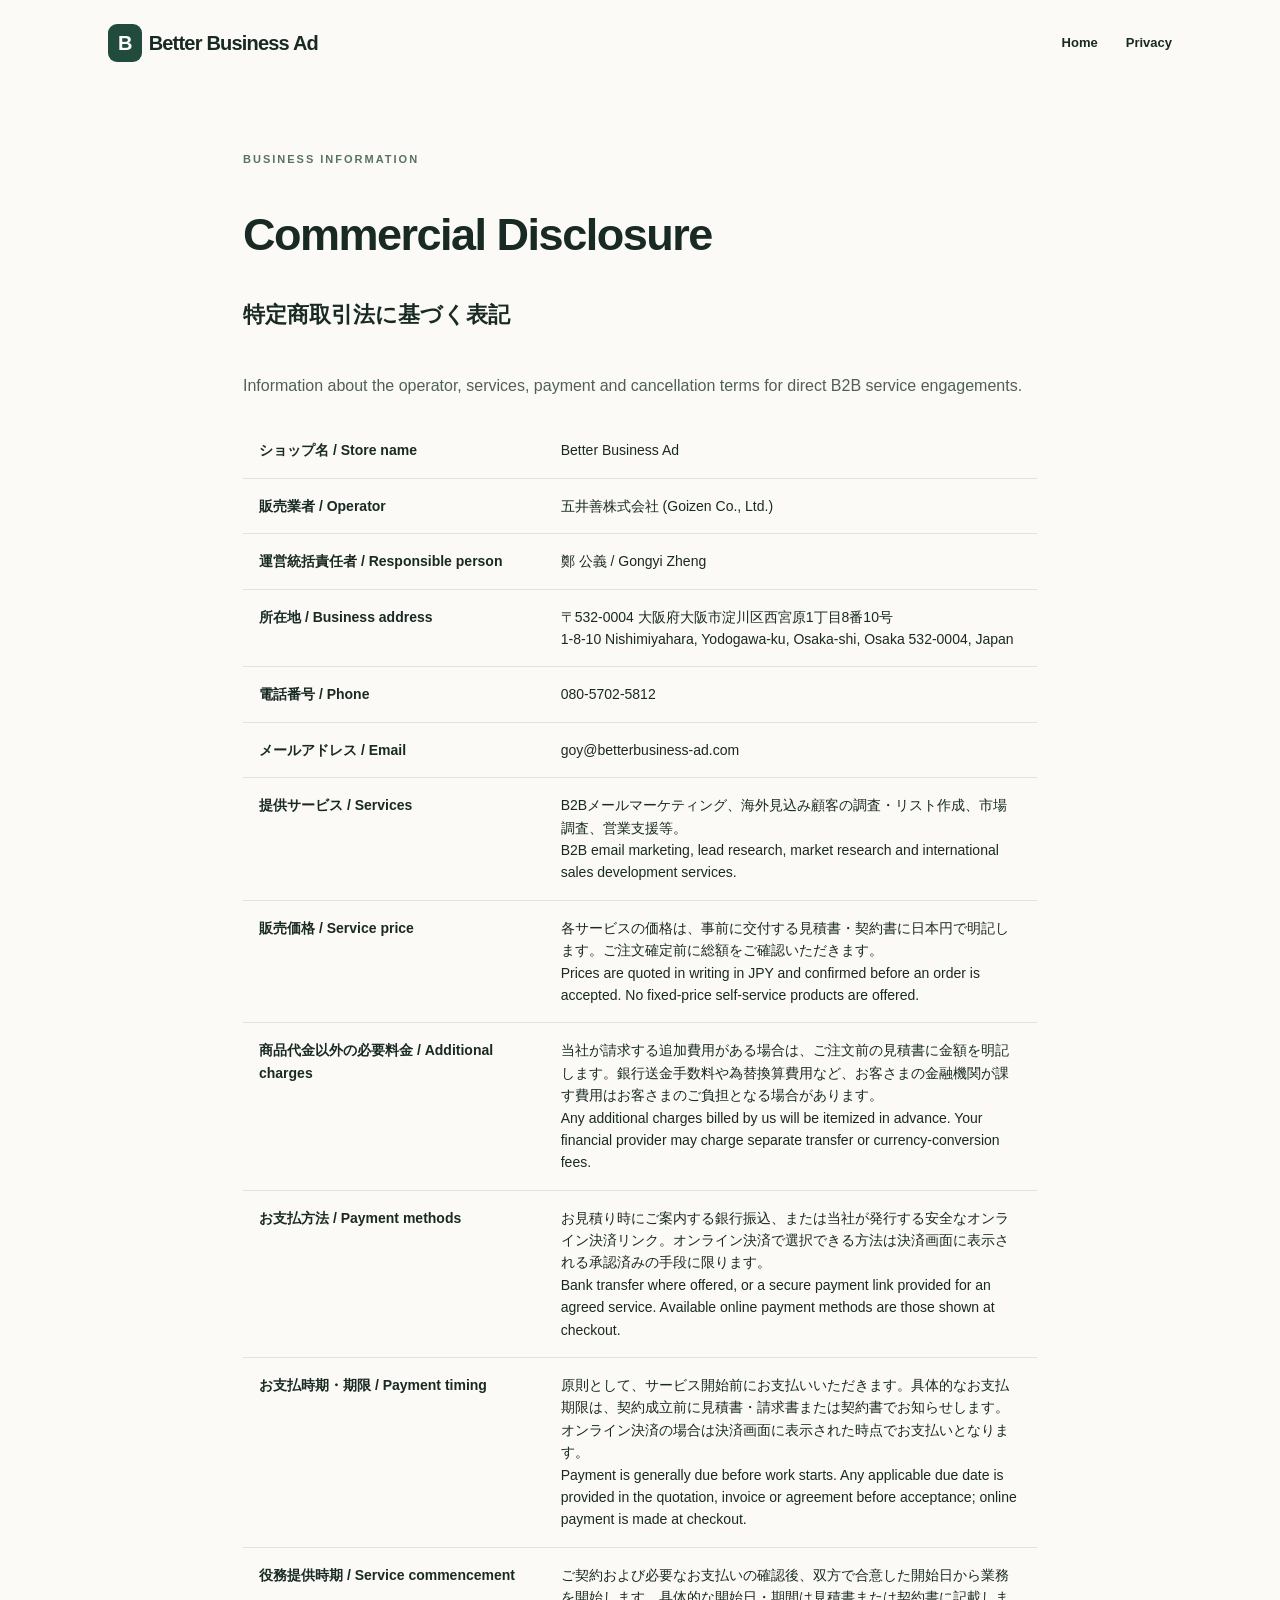
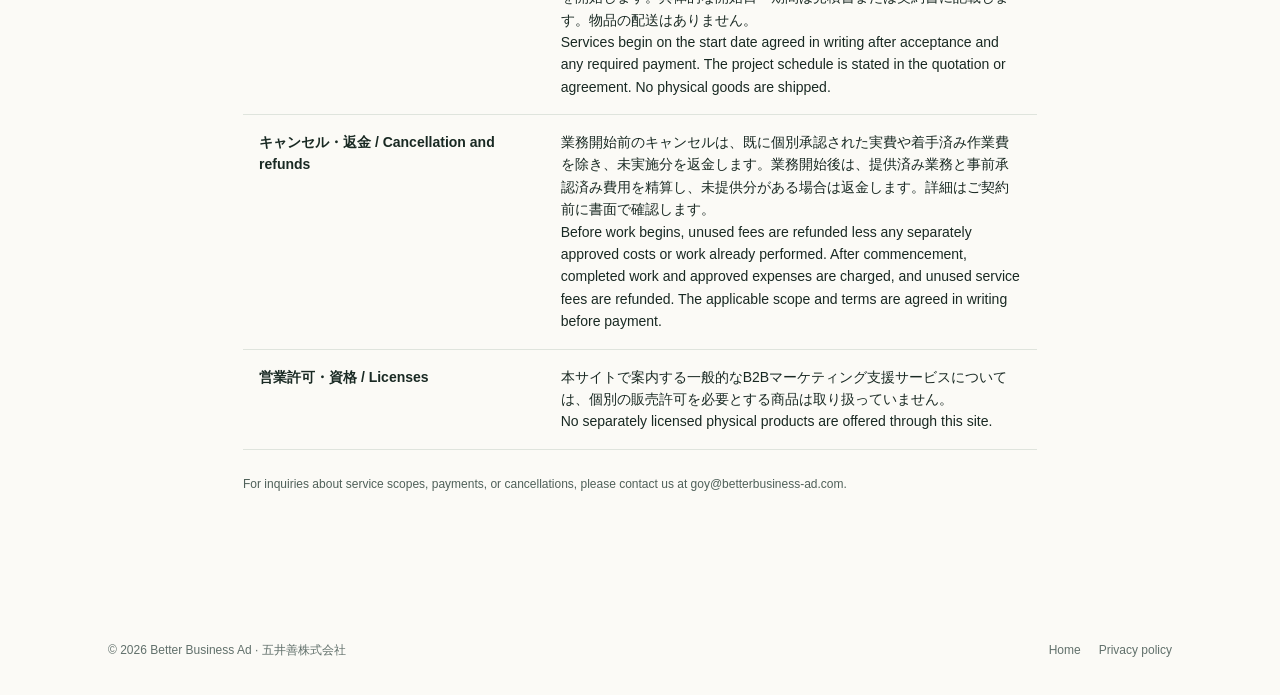
==== legal.html @ 76db0f0b "Update legal.html" ====
<!doctype html>
<html lang="en"><head><meta charset="utf-8"><meta name="viewport" content="width=device-width,initial-scale=1"><title>Specified Commercial Transactions Disclosure | Better Business Ad</title><link rel="stylesheet" href="style.css"><meta name="description" content="Business and commercial transaction disclosures for Better Business Ad, operated by Goizen Co., Ltd."></head>
<body><header class="wrap"><nav class="nav"><a class="logo" href="index.html"><span>B</span>Better Business Ad</a><div class="navlinks"><a href="index.html">Home</a><a href="privacy.html">Privacy</a></div></nav></header>
<main class="wrap legal"><div class="eyebrow">Business information</div><h1>Commercial Disclosure<br><small style="font-size:.48em;letter-spacing:0">特定商取引法に基づく表記</small></h1>
<p>Information about the operator, services, payment and cancellation terms for direct B2B service engagements.</p>
<table><tr><td>ショップ名 / Store name</td><td>Better Business Ad</td></tr>
<tr><td>販売業者 / Operator</td><td>五井善株式会社 (Goizen Co., Ltd.)</td></tr>
<tr><td>運営統括責任者 / Responsible person</td><td>鄭 公義 / Gongyi Zheng</td></tr>
<tr><td>所在地 / Business address</td><td>〒532-0004 大阪府大阪市淀川区西宮原1丁目8番10号<br>1-8-10 Nishimiyahara, Yodogawa-ku, Osaka-shi, Osaka 532-0004, Japan</td></tr>
<tr><td>電話番号 / Phone</td><td><a href="tel:+818057025812">080-5702-5812</a></td></tr>
<tr><td>メールアドレス / Email</td><td><a href="mailto:goy@betterbusiness-ad.com">goy@betterbusiness-ad.com</a></td></tr>
<tr><td>提供サービス / Services</td><td>B2Bメールマーケティング、海外見込み顧客の調査・リスト作成、市場調査、営業支援等。<br>B2B email marketing, lead research, market research and international sales development services.</td></tr>
<tr><td>販売価格 / Service price</td><td>各サービスの価格は、事前に交付する見積書・契約書に日本円で明記します。ご注文確定前に総額をご確認いただきます。<br>Prices are quoted in writing in JPY and confirmed before an order is accepted. No fixed-price self-service products are offered.</td></tr>
<tr><td>商品代金以外の必要料金 / Additional charges</td><td>当社が請求する追加費用がある場合は、ご注文前の見積書に金額を明記します。銀行送金手数料や為替換算費用など、お客さまの金融機関が課す費用はお客さまのご負担となる場合があります。<br>Any additional charges billed by us will be itemized in advance. Your financial provider may charge separate transfer or currency-conversion fees.</td></tr>
<tr><td>お支払方法 / Payment methods</td><td>お見積り時にご案内する銀行振込、または当社が発行する安全なオンライン決済リンク。オンライン決済で選択できる方法は決済画面に表示される承認済みの手段に限ります。<br>Bank transfer where offered, or a secure payment link provided for an agreed service. Available online payment methods are those shown at checkout.</td></tr>
<tr><td>お支払時期・期限 / Payment timing</td><td>原則として、サービス開始前にお支払いいただきます。具体的なお支払期限は、契約成立前に見積書・請求書または契約書でお知らせします。オンライン決済の場合は決済画面に表示された時点でお支払いとなります。<br>Payment is generally due before work starts. Any applicable due date is provided in the quotation, invoice or agreement before acceptance; online payment is made at checkout.</td></tr>
<tr><td>役務提供時期 / Service commencement</td><td>ご契約および必要なお支払いの確認後、双方で合意した開始日から業務を開始します。具体的な開始日・期間は見積書または契約書に記載します。物品の配送はありません。<br>Services begin on the start date agreed in writing after acceptance and any required payment. The project schedule is stated in the quotation or agreement. No physical goods are shipped.</td></tr>
<tr><td>キャンセル・返金 / Cancellation and refunds</td><td>業務開始前のキャンセルは、既に個別承認された実費や着手済み作業費を除き、未実施分を返金します。業務開始後は、提供済み業務と事前承認済み費用を精算し、未提供分がある場合は返金します。詳細はご契約前に書面で確認します。<br>Before work begins, unused fees are refunded less any separately approved costs or work already performed. After commencement, completed work and approved expenses are charged, and unused service fees are refunded. The applicable scope and terms are agreed in writing before payment.</td></tr>
<tr><td>営業許可・資格 / Licenses</td><td>本サイトで案内する一般的なB2Bマーケティング支援サービスについては、個別の販売許可を必要とする商品は取り扱っていません。<br>No separately licensed physical products are offered through this site.</td></tr></table>
<p class="small">For inquiries about service scopes, payments, or cancellations, please contact us at <a href="mailto:goy@betterbusiness-ad.com">goy@betterbusiness-ad.com</a>.</p>
</main><footer><div class="wrap footline"><div>© 2026 Better Business Ad · 五井善株式会社</div><div class="footlinks"><a href="index.html">Home</a><a href="privacy.html">Privacy policy</a></div></div></footer></body></html>
---- style.css ----
:root{--ink:#192923;--muted:#61706b;--bg:#fbfaf6;--cream:#f1efe8;--lime:#d9f58d;--green:#214c3d;--line:#dfe4dd}*{box-sizing:border-box}html{scroll-behavior:smooth}body{margin:0;background:var(--bg);font-family:Inter,Arial,'Helvetica Neue',sans-serif;color:var(--ink);line-height:1.6}a{color:inherit;text-decoration:none}.wrap{max-width:1120px;margin:auto;padding:0 28px}.nav{display:flex;justify-content:space-between;align-items:center;padding:24px 0;gap:20px}.logo{font-size:20px;font-weight:850;letter-spacing:-.8px;line-height:1}.logo span{display:inline-block;background:var(--green);color:white;border-radius:9px;padding:9px 10px;margin-right:7px}.navlinks{display:flex;gap:28px;font-size:13px;font-weight:650;align-items:center}.button{display:inline-block;background:var(--green);color:white;padding:14px 22px;border-radius:12px;font-size:14px;font-weight:700}.button:hover{background:#143629}.button.light{background:var(--lime);color:var(--ink)}.eyebrow{text-transform:uppercase;letter-spacing:2px;color:#58735f;font-size:11px;font-weight:800}.hero{padding:74px 0 85px;display:grid;grid-template-columns:1.15fr .85fr;gap:50px;align-items:center}.hero h1{font-size:clamp(45px,5.4vw,75px);line-height:1.05;letter-spacing:-3.6px;margin:17px 0 25px}.hero p{font-size:17px;color:var(--muted);max-width:610px}.hero-actions{display:flex;align-items:center;gap:22px;margin-top:32px}.small{font-size:12px;color:var(--muted)}.art{position:relative;min-height:385px;border-radius:28px;background:var(--green);padding:31px;color:#fff;overflow:hidden;display:flex;flex-direction:column;justify-content:space-between}.art:after{content:'';height:310px;width:310px;position:absolute;right:-100px;top:80px;border:53px solid var(--lime);border-radius:50%;opacity:.95}.art h2{font-size:36px;letter-spacing:-1.7px;line-height:1.13;max-width:260px;z-index:1;margin:0}.art p{z-index:1;align-self:flex-start;background:#ffffff21;padding:12px 16px;border-radius:10px;color:#fff;font-size:14px;margin:0}.ribbon{border-top:1px solid var(--line);border-bottom:1px solid var(--line);padding:19px 0;color:#6c7670;font-size:13px}.ribbon .wrap{display:flex;gap:45px;flex-wrap:wrap;justify-content:space-between}.section{padding:90px 0}.section.tint{background:var(--cream)}.section-head{max-width:700px;margin-bottom:36px}.section h2{font-size:clamp(32px,3.7vw,48px);line-height:1.12;letter-spacing:-1.8px;margin:14px 0}.section-lead{color:var(--muted);font-size:16px}.cards{display:grid;grid-template-columns:repeat(3,1fr);gap:16px}.service{background:white;border:1px solid var(--line);padding:30px;border-radius:17px;min-height:240px}.service .num{font-size:12px;color:#7c9286;font-weight:700}.service h3{font-size:19px;letter-spacing:-.5px;margin:31px 0 10px}.service p{color:var(--muted);font-size:14px;margin:0}.steps{display:grid;grid-template-columns:repeat(4,1fr);gap:18px}.step{border-top:2px solid var(--green);padding:22px 0}.step b{font-size:15px}.step p{color:var(--muted);font-size:13px}.payment{display:grid;grid-template-columns:1fr 1fr;gap:50px;align-items:center}.panel{background:white;border:1px solid var(--line);border-radius:22px;padding:33px}.panel-title{font-weight:750;font-size:19px}.panel ul{margin:20px 0;padding-left:19px;color:var(--muted);font-size:14px}.pillrow{display:flex;gap:8px;flex-wrap:wrap;margin-top:22px}.pill{border:1px solid #d9e1d8;border-radius:99px;padding:7px 11px;font-size:12px;background:white}.contact{background:var(--green);color:white;border-radius:26px;padding:52px;display:flex;justify-content:space-between;gap:35px;align-items:center}.contact h2{font-size:40px;letter-spacing:-1.8px;margin:12px 0}.contact p{color:#d6e5dc;max-width:550px}.contact .button{white-space:nowrap}footer{padding:35px 0;font-size:12px;color:var(--muted)}.footline{display:flex;justify-content:space-between;flex-wrap:wrap;gap:20px}.footlinks{display:flex;gap:18px;flex-wrap:wrap}.legal{max-width:850px;padding-top:65px;padding-bottom:100px}.legal h1{font-size:45px;letter-spacing:-1.5px}.legal h2{font-size:22px;margin-top:32px}.legal p,.legal li{color:#4f6059}.legal table{border-collapse:collapse;width:100%;font-size:14px;margin:25px 0}.legal td{padding:16px;border-bottom:1px solid var(--line);vertical-align:top}.legal td:first-child{width:38%;font-weight:700}.notice{background:#edf3e9;padding:16px;border-radius:10px;font-size:13px} @media(max-width:760px){.wrap{padding:0 19px}.hero{grid-template-columns:1fr;padding:40px 0 60px;gap:25px}.hero h1{letter-spacing:-2px}.art{min-height:320px}.cards{grid-template-columns:1fr}.steps{grid-template-columns:1fr 1fr}.payment{grid-template-columns:1fr;gap:25px}.navlinks a:not(.button){display:none}.section{padding:63px 0}.contact{display:block;padding:30px}.contact h2{font-size:31px}.contact .button{margin-top:12px}.legal h1{font-size:35px}}
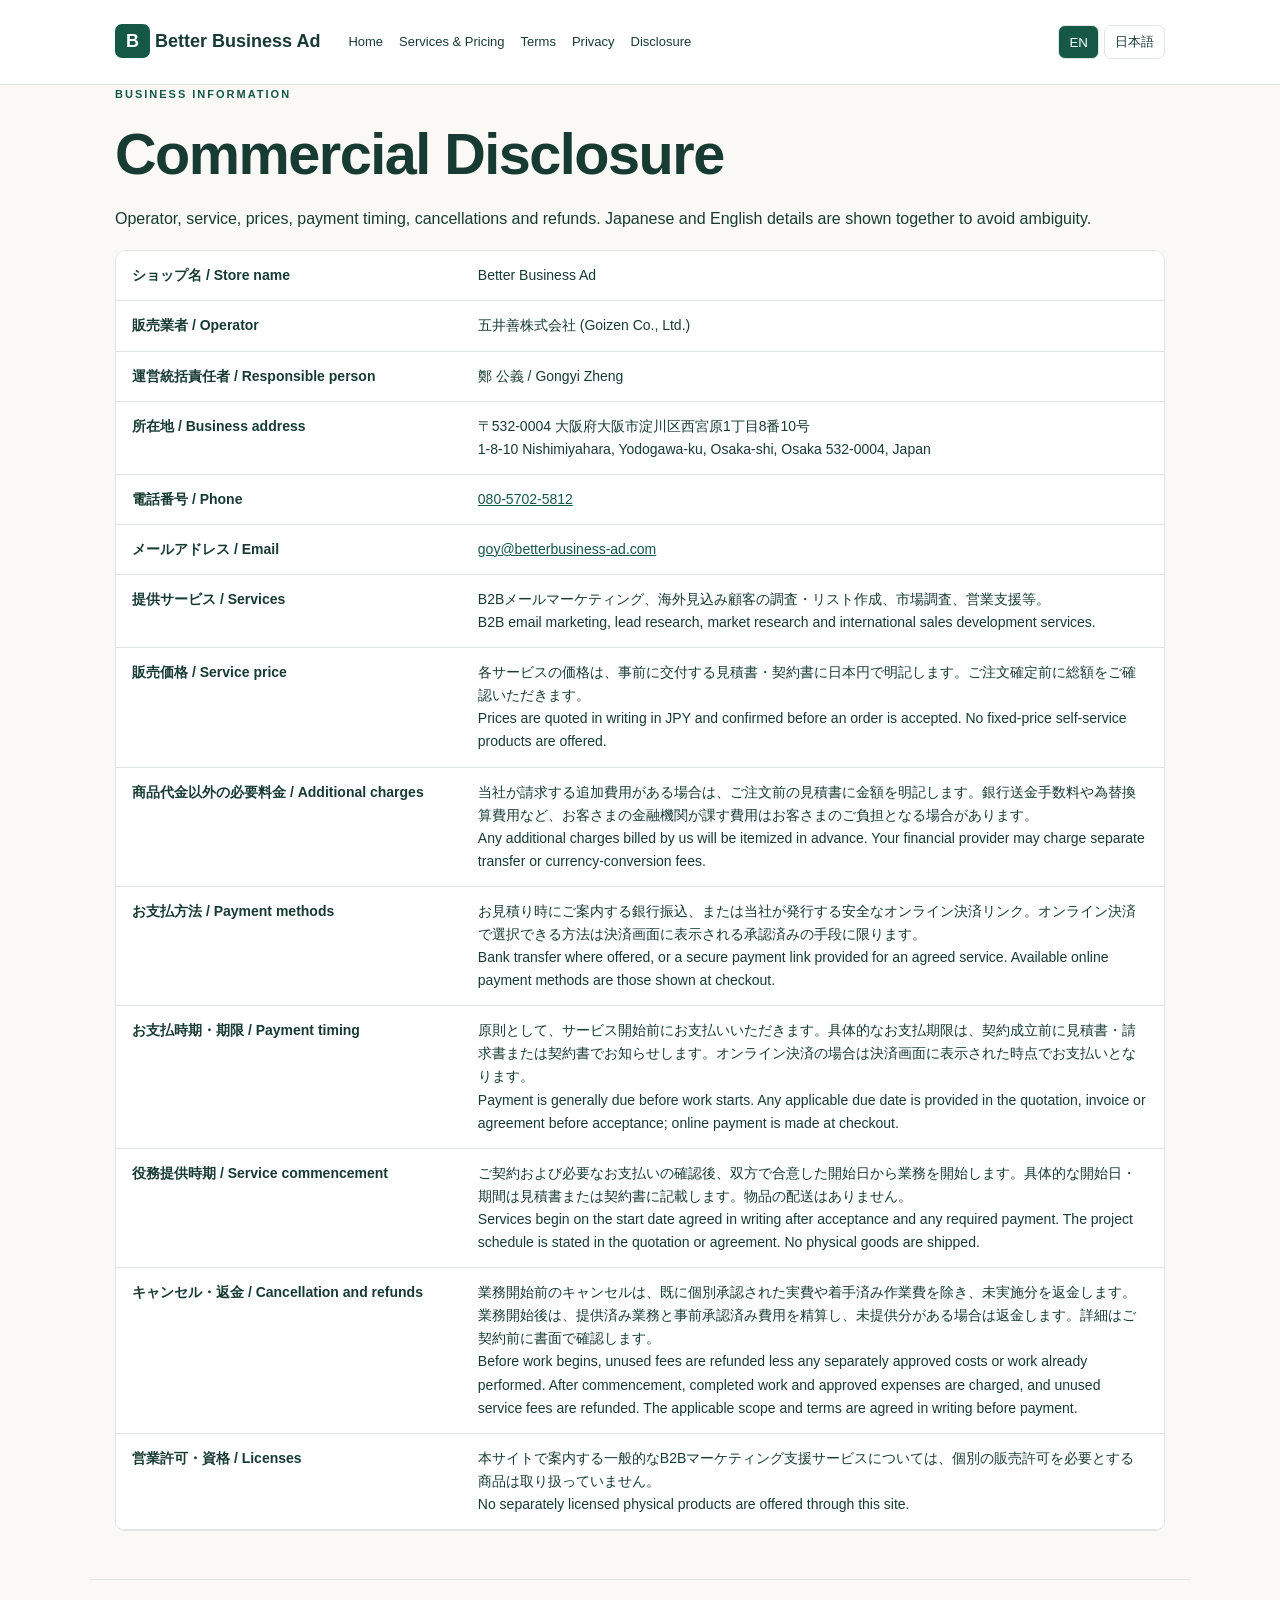
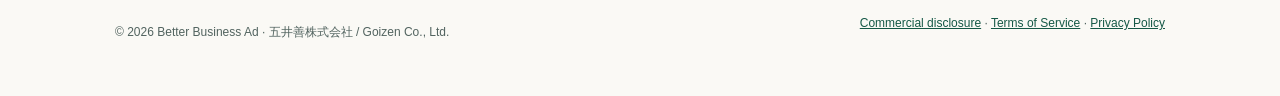
==== commit 0f2e91fe: "Update bilingual website and KOMOJU payment information" ====
--- a/legal.html
+++ b/legal.html
@@ -1,9 +1,4 @@
-<!doctype html>
-<html lang="en"><head><meta charset="utf-8"><meta name="viewport" content="width=device-width,initial-scale=1"><title>Specified Commercial Transactions Disclosure | Better Business Ad</title><link rel="stylesheet" href="style.css"><meta name="description" content="Business and commercial transaction disclosures for Better Business Ad, operated by Goizen Co., Ltd."></head>
-<body><header class="wrap"><nav class="nav"><a class="logo" href="index.html"><span>B</span>Better Business Ad</a><div class="navlinks"><a href="index.html">Home</a><a href="privacy.html">Privacy</a></div></nav></header>
-<main class="wrap legal"><div class="eyebrow">Business information</div><h1>Commercial Disclosure<br><small style="font-size:.48em;letter-spacing:0">特定商取引法に基づく表記</small></h1>
-<p>Information about the operator, services, payment and cancellation terms for direct B2B service engagements.</p>
-<table><tr><td>ショップ名 / Store name</td><td>Better Business Ad</td></tr>
+<!doctype html><html lang="en" class="lang-en"><head><meta charset="utf-8"><meta name="viewport" content="width=device-width,initial-scale=1"><title>Commercial Disclosure / 特商法表記 | Better Business Ad</title><meta name="description" content="Better Business Ad: B2B marketing services, audience research and monthly outreach pricing."><link rel="stylesheet" href="style.css"></head><body><header class="head"><div class="wrap navb"><a class="brand" href="index.html"><b>B</b> Better Business Ad</a><nav><a href="index.html" data-en="Home" data-ja="ホーム">Home</a><a href="services.html" data-en="Services & Pricing" data-ja="サービス・料金">Services & Pricing</a><a href="terms.html" data-en="Terms" data-ja="利用規約">Terms</a><a href="privacy.html" data-en="Privacy" data-ja="プライバシー">Privacy</a><a href="legal.html" data-en="Disclosure" data-ja="特商法表記">Disclosure</a></nav><div class="langs"><button id="enBtn" type="button">EN</button><button id="jaBtn" type="button">日本語</button></div></div></header><main class="wrap"><div class="eyebrow" data-l="en">BUSINESS INFORMATION</div><div class="eyebrow" data-l="ja">事業者情報</div><h1 class="" data-l="en">Commercial Disclosure</h1><h1 class="" data-l="ja">特定商取引法に基づく表記</h1><p class="" data-l="en">Operator, service, prices, payment timing, cancellations and refunds. Japanese and English details are shown together to avoid ambiguity.</p><p class="" data-l="ja">事業者・サービス・価格・支払時期・キャンセルと返金。重要な法定表記は誤解を避けるため日英併記しています。</p><div class="tablewrap legal-table"><table><tr><td>ショップ名 / Store name</td><td>Better Business Ad</td></tr>
 <tr><td>販売業者 / Operator</td><td>五井善株式会社 (Goizen Co., Ltd.)</td></tr>
 <tr><td>運営統括責任者 / Responsible person</td><td>鄭 公義 / Gongyi Zheng</td></tr>
 <tr><td>所在地 / Business address</td><td>〒532-0004 大阪府大阪市淀川区西宮原1丁目8番10号<br>1-8-10 Nishimiyahara, Yodogawa-ku, Osaka-shi, Osaka 532-0004, Japan</td></tr>
@@ -16,6 +11,4 @@
 <tr><td>お支払時期・期限 / Payment timing</td><td>原則として、サービス開始前にお支払いいただきます。具体的なお支払期限は、契約成立前に見積書・請求書または契約書でお知らせします。オンライン決済の場合は決済画面に表示された時点でお支払いとなります。<br>Payment is generally due before work starts. Any applicable due date is provided in the quotation, invoice or agreement before acceptance; online payment is made at checkout.</td></tr>
 <tr><td>役務提供時期 / Service commencement</td><td>ご契約および必要なお支払いの確認後、双方で合意した開始日から業務を開始します。具体的な開始日・期間は見積書または契約書に記載します。物品の配送はありません。<br>Services begin on the start date agreed in writing after acceptance and any required payment. The project schedule is stated in the quotation or agreement. No physical goods are shipped.</td></tr>
 <tr><td>キャンセル・返金 / Cancellation and refunds</td><td>業務開始前のキャンセルは、既に個別承認された実費や着手済み作業費を除き、未実施分を返金します。業務開始後は、提供済み業務と事前承認済み費用を精算し、未提供分がある場合は返金します。詳細はご契約前に書面で確認します。<br>Before work begins, unused fees are refunded less any separately approved costs or work already performed. After commencement, completed work and approved expenses are charged, and unused service fees are refunded. The applicable scope and terms are agreed in writing before payment.</td></tr>
-<tr><td>営業許可・資格 / Licenses</td><td>本サイトで案内する一般的なB2Bマーケティング支援サービスについては、個別の販売許可を必要とする商品は取り扱っていません。<br>No separately licensed physical products are offered through this site.</td></tr></table>
-<p class="small">For inquiries about service scopes, payments, or cancellations, please contact us at <a href="mailto:goy@betterbusiness-ad.com">goy@betterbusiness-ad.com</a>.</p>
-</main><footer><div class="wrap footline"><div>© 2026 Better Business Ad · 五井善株式会社</div><div class="footlinks"><a href="index.html">Home</a><a href="privacy.html">Privacy policy</a></div></div></footer></body></html>
+<tr><td>営業許可・資格 / Licenses</td><td>本サイトで案内する一般的なB2Bマーケティング支援サービスについては、個別の販売許可を必要とする商品は取り扱っていません。<br>No separately licensed physical products are offered through this site.</td></tr></table></div></main><footer class="wrap foot"><p>© 2026 Better Business Ad · 五井善株式会社 / Goizen Co., Ltd.</p><div><a href="legal.html" data-en="Commercial disclosure" data-ja="特定商取引法に基づく表記">Commercial disclosure</a> · <a href="terms.html" data-en="Terms of Service" data-ja="利用規約">Terms of Service</a> · <a href="privacy.html" data-en="Privacy Policy" data-ja="プライバシーポリシー">Privacy Policy</a></div></footer><script src="site.js"></script></body></html>
--- a/style.css
+++ b/style.css
@@ -1 +1,2 @@
-:root{--ink:#192923;--muted:#61706b;--bg:#fbfaf6;--cream:#f1efe8;--lime:#d9f58d;--green:#214c3d;--line:#dfe4dd}*{box-sizing:border-box}html{scroll-behavior:smooth}body{margin:0;background:var(--bg);font-family:Inter,Arial,'Helvetica Neue',sans-serif;color:var(--ink);line-height:1.6}a{color:inherit;text-decoration:none}.wrap{max-width:1120px;margin:auto;padding:0 28px}.nav{display:flex;justify-content:space-between;align-items:center;padding:24px 0;gap:20px}.logo{font-size:20px;font-weight:850;letter-spacing:-.8px;line-height:1}.logo span{display:inline-block;background:var(--green);color:white;border-radius:9px;padding:9px 10px;margin-right:7px}.navlinks{display:flex;gap:28px;font-size:13px;font-weight:650;align-items:center}.button{display:inline-block;background:var(--green);color:white;padding:14px 22px;border-radius:12px;font-size:14px;font-weight:700}.button:hover{background:#143629}.button.light{background:var(--lime);color:var(--ink)}.eyebrow{text-transform:uppercase;letter-spacing:2px;color:#58735f;font-size:11px;font-weight:800}.hero{padding:74px 0 85px;display:grid;grid-template-columns:1.15fr .85fr;gap:50px;align-items:center}.hero h1{font-size:clamp(45px,5.4vw,75px);line-height:1.05;letter-spacing:-3.6px;margin:17px 0 25px}.hero p{font-size:17px;color:var(--muted);max-width:610px}.hero-actions{display:flex;align-items:center;gap:22px;margin-top:32px}.small{font-size:12px;color:var(--muted)}.art{position:relative;min-height:385px;border-radius:28px;background:var(--green);padding:31px;color:#fff;overflow:hidden;display:flex;flex-direction:column;justify-content:space-between}.art:after{content:'';height:310px;width:310px;position:absolute;right:-100px;top:80px;border:53px solid var(--lime);border-radius:50%;opacity:.95}.art h2{font-size:36px;letter-spacing:-1.7px;line-height:1.13;max-width:260px;z-index:1;margin:0}.art p{z-index:1;align-self:flex-start;background:#ffffff21;padding:12px 16px;border-radius:10px;color:#fff;font-size:14px;margin:0}.ribbon{border-top:1px solid var(--line);border-bottom:1px solid var(--line);padding:19px 0;color:#6c7670;font-size:13px}.ribbon .wrap{display:flex;gap:45px;flex-wrap:wrap;justify-content:space-between}.section{padding:90px 0}.section.tint{background:var(--cream)}.section-head{max-width:700px;margin-bottom:36px}.section h2{font-size:clamp(32px,3.7vw,48px);line-height:1.12;letter-spacing:-1.8px;margin:14px 0}.section-lead{color:var(--muted);font-size:16px}.cards{display:grid;grid-template-columns:repeat(3,1fr);gap:16px}.service{background:white;border:1px solid var(--line);padding:30px;border-radius:17px;min-height:240px}.service .num{font-size:12px;color:#7c9286;font-weight:700}.service h3{font-size:19px;letter-spacing:-.5px;margin:31px 0 10px}.service p{color:var(--muted);font-size:14px;margin:0}.steps{display:grid;grid-template-columns:repeat(4,1fr);gap:18px}.step{border-top:2px solid var(--green);padding:22px 0}.step b{font-size:15px}.step p{color:var(--muted);font-size:13px}.payment{display:grid;grid-template-columns:1fr 1fr;gap:50px;align-items:center}.panel{background:white;border:1px solid var(--line);border-radius:22px;padding:33px}.panel-title{font-weight:750;font-size:19px}.panel ul{margin:20px 0;padding-left:19px;color:var(--muted);font-size:14px}.pillrow{display:flex;gap:8px;flex-wrap:wrap;margin-top:22px}.pill{border:1px solid #d9e1d8;border-radius:99px;padding:7px 11px;font-size:12px;background:white}.contact{background:var(--green);color:white;border-radius:26px;padding:52px;display:flex;justify-content:space-between;gap:35px;align-items:center}.contact h2{font-size:40px;letter-spacing:-1.8px;margin:12px 0}.contact p{color:#d6e5dc;max-width:550px}.contact .button{white-space:nowrap}footer{padding:35px 0;font-size:12px;color:var(--muted)}.footline{display:flex;justify-content:space-between;flex-wrap:wrap;gap:20px}.footlinks{display:flex;gap:18px;flex-wrap:wrap}.legal{max-width:850px;padding-top:65px;padding-bottom:100px}.legal h1{font-size:45px;letter-spacing:-1.5px}.legal h2{font-size:22px;margin-top:32px}.legal p,.legal li{color:#4f6059}.legal table{border-collapse:collapse;width:100%;font-size:14px;margin:25px 0}.legal td{padding:16px;border-bottom:1px solid var(--line);vertical-align:top}.legal td:first-child{width:38%;font-weight:700}.notice{background:#edf3e9;padding:16px;border-radius:10px;font-size:13px} @media(max-width:760px){.wrap{padding:0 19px}.hero{grid-template-columns:1fr;padding:40px 0 60px;gap:25px}.hero h1{letter-spacing:-2px}.art{min-height:320px}.cards{grid-template-columns:1fr}.steps{grid-template-columns:1fr 1fr}.payment{grid-template-columns:1fr;gap:25px}.navlinks a:not(.button){display:none}.section{padding:63px 0}.contact{display:block;padding:30px}.contact h2{font-size:31px}.contact .button{margin-top:12px}.legal h1{font-size:35px}} 
+
+:root{--ink:#173b32;--muted:#51635f;--bg:#faf9f5;--line:#dfe6df;--green:#155846}*{box-sizing:border-box}body{margin:0;background:var(--bg);color:var(--ink);font-family:Inter,Arial,"Hiragino Kaku Gothic ProN","Noto Sans JP",sans-serif;line-height:1.65}a{color:var(--green)}.wrap{max-width:1100px;margin:auto;padding-left:25px;padding-right:25px}.head{background:#fff;border-bottom:1px solid var(--line)}.navb{display:flex;align-items:center;gap:28px;min-height:84px;flex-wrap:wrap;padding-top:12px;padding-bottom:12px}.brand{font-size:18px;font-weight:800;text-decoration:none;color:var(--ink);white-space:nowrap}.brand b{background:var(--green);color:white;border-radius:7px;padding:7px 11px}.navb nav{display:flex;gap:16px;flex:1;flex-wrap:wrap}.navb nav a{font-size:13px;text-decoration:none;color:var(--ink)}.langs{display:flex;gap:5px}.langs button{cursor:pointer;border:1px solid var(--line);background:white;border-radius:7px;padding:7px 10px;color:var(--ink)}.langs button.on{background:var(--green);color:white}.hero{padding:72px 0 38px;max-width:900px}.eyebrow{text-transform:uppercase;letter-spacing:2px;font-size:11px;font-weight:700;color:var(--green)}h1{font-size:clamp(33px,4.5vw,58px);line-height:1.16;letter-spacing:-1.5px;margin:18px 0}h2{font-size:28px;line-height:1.3;margin:36px 0 15px}h3{font-size:19px;margin:0 0 10px}p{margin:9px 0 18px}.lead{font-size:18px;color:var(--muted);max-width:850px}.muted,.fine{color:var(--muted)}.fine{font-size:12px}.section{padding:18px 0 42px}.cards{display:grid;grid-template-columns:repeat(4,1fr);gap:14px}.card{background:white;border:1px solid var(--line);border-radius:13px;padding:23px;min-width:0}.card .rate{font-size:32px;font-weight:800;line-height:1.2}.card .target{font-size:23px;font-weight:800;margin:14px 0 0}.tag{font-size:11px;color:var(--green);font-weight:700;letter-spacing:1px}.grid2{display:grid;grid-template-columns:repeat(2,1fr);gap:14px}.note{background:#eef4ee;padding:20px;border-left:4px solid var(--green);border-radius:5px}.btn{display:inline-block;background:var(--green);color:#fff;text-decoration:none;padding:12px 19px;border-radius:7px;font-weight:700}table{border-collapse:collapse;width:100%;background:#fff;font-size:14px}th,td{text-align:left;padding:13px 16px;border-bottom:1px solid var(--line);vertical-align:top}th{background:#eaf1ec}.tablewrap{overflow-x:auto;border:1px solid var(--line);border-radius:10px}.foot{font-size:12px;color:var(--muted);display:flex;flex-wrap:wrap;gap:12px;justify-content:space-between;padding-top:34px;padding-bottom:35px;margin-top:48px;border-top:1px solid var(--line)}.legal-table td:first-child{width:33%;font-weight:700}.prose{max-width:880px}.prose section{padding:12px 0 18px;border-bottom:1px solid var(--line)}.lang-ja [data-l="en"],.lang-en [data-l="ja"]{display:none!important}@media(max-width:900px){.cards{grid-template-columns:repeat(2,1fr)}}@media(max-width:600px){.cards,.grid2{grid-template-columns:1fr}.navb nav{order:3;flex-basis:100%}.hero{padding:36px 0 20px}td,th{padding:10px;font-size:12px}}
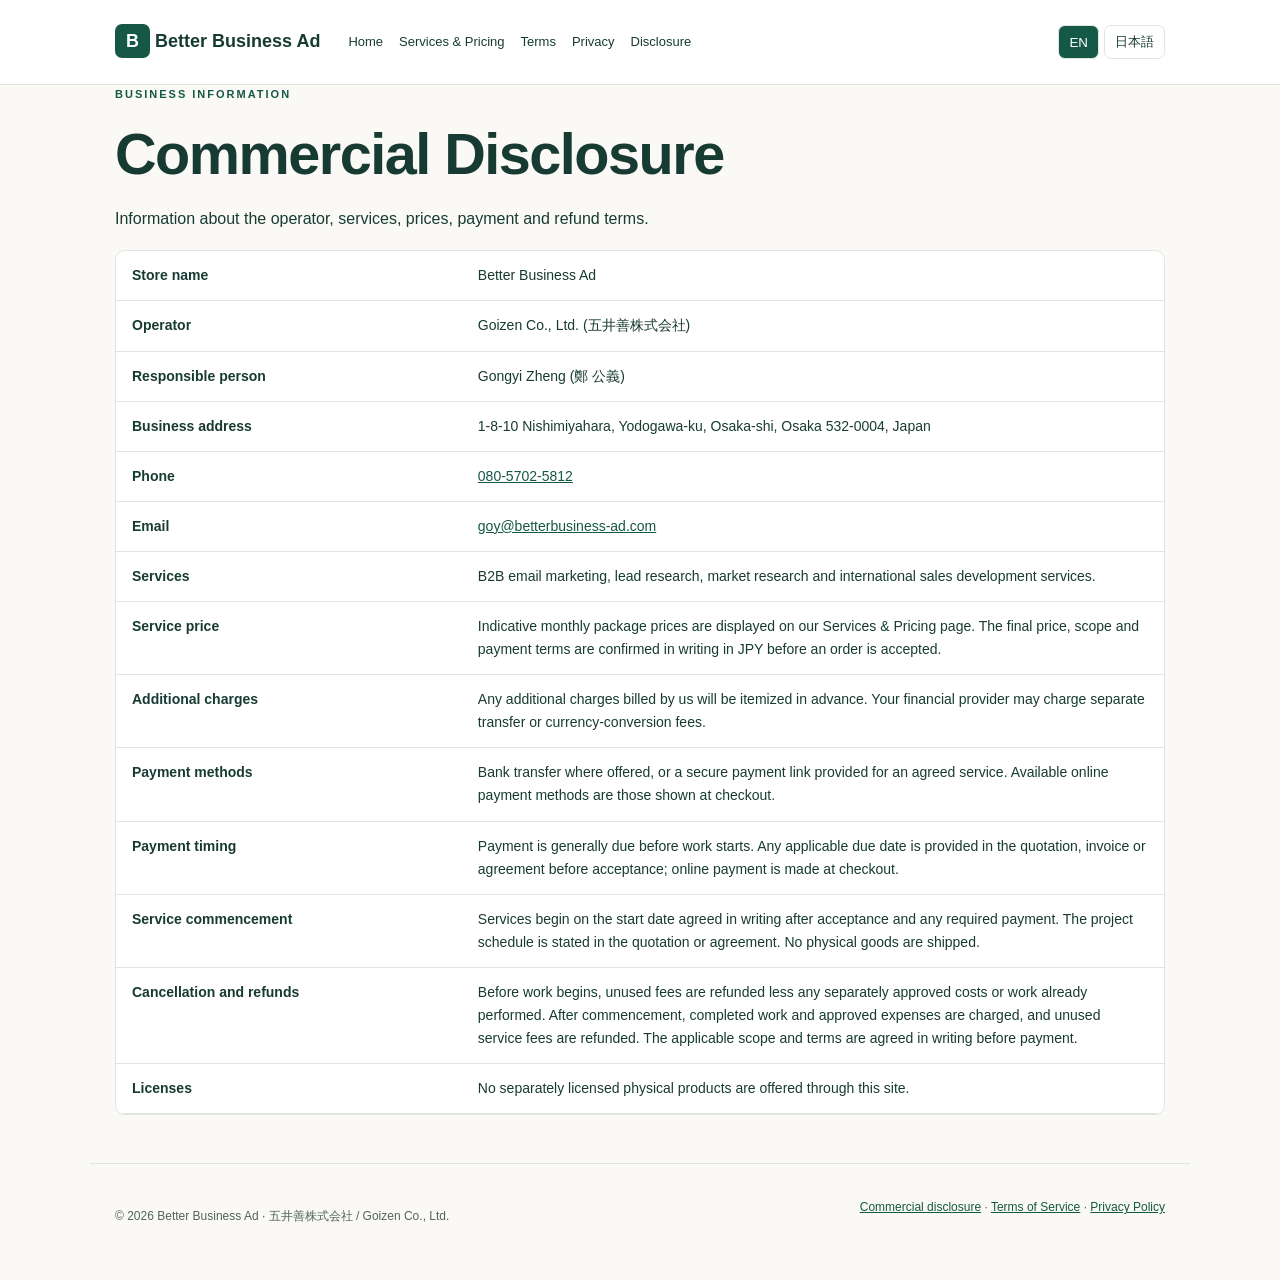
==== commit 15827d20: "Fix language switching on legal pages" ====
--- a/legal.html
+++ b/legal.html
@@ -1,14 +1,2 @@
-<!doctype html><html lang="en" class="lang-en"><head><meta charset="utf-8"><meta name="viewport" content="width=device-width,initial-scale=1"><title>Commercial Disclosure / 特商法表記 | Better Business Ad</title><meta name="description" content="Better Business Ad: B2B marketing services, audience research and monthly outreach pricing."><link rel="stylesheet" href="style.css"></head><body><header class="head"><div class="wrap navb"><a class="brand" href="index.html"><b>B</b> Better Business Ad</a><nav><a href="index.html" data-en="Home" data-ja="ホーム">Home</a><a href="services.html" data-en="Services & Pricing" data-ja="サービス・料金">Services & Pricing</a><a href="terms.html" data-en="Terms" data-ja="利用規約">Terms</a><a href="privacy.html" data-en="Privacy" data-ja="プライバシー">Privacy</a><a href="legal.html" data-en="Disclosure" data-ja="特商法表記">Disclosure</a></nav><div class="langs"><button id="enBtn" type="button">EN</button><button id="jaBtn" type="button">日本語</button></div></div></header><main class="wrap"><div class="eyebrow" data-l="en">BUSINESS INFORMATION</div><div class="eyebrow" data-l="ja">事業者情報</div><h1 class="" data-l="en">Commercial Disclosure</h1><h1 class="" data-l="ja">特定商取引法に基づく表記</h1><p class="" data-l="en">Operator, service, prices, payment timing, cancellations and refunds. Japanese and English details are shown together to avoid ambiguity.</p><p class="" data-l="ja">事業者・サービス・価格・支払時期・キャンセルと返金。重要な法定表記は誤解を避けるため日英併記しています。</p><div class="tablewrap legal-table"><table><tr><td>ショップ名 / Store name</td><td>Better Business Ad</td></tr>
-<tr><td>販売業者 / Operator</td><td>五井善株式会社 (Goizen Co., Ltd.)</td></tr>
-<tr><td>運営統括責任者 / Responsible person</td><td>鄭 公義 / Gongyi Zheng</td></tr>
-<tr><td>所在地 / Business address</td><td>〒532-0004 大阪府大阪市淀川区西宮原1丁目8番10号<br>1-8-10 Nishimiyahara, Yodogawa-ku, Osaka-shi, Osaka 532-0004, Japan</td></tr>
-<tr><td>電話番号 / Phone</td><td><a href="tel:+818057025812">080-5702-5812</a></td></tr>
-<tr><td>メールアドレス / Email</td><td><a href="mailto:goy@betterbusiness-ad.com">goy@betterbusiness-ad.com</a></td></tr>
-<tr><td>提供サービス / Services</td><td>B2Bメールマーケティング、海外見込み顧客の調査・リスト作成、市場調査、営業支援等。<br>B2B email marketing, lead research, market research and international sales development services.</td></tr>
-<tr><td>販売価格 / Service price</td><td>各サービスの価格は、事前に交付する見積書・契約書に日本円で明記します。ご注文確定前に総額をご確認いただきます。<br>Prices are quoted in writing in JPY and confirmed before an order is accepted. No fixed-price self-service products are offered.</td></tr>
-<tr><td>商品代金以外の必要料金 / Additional charges</td><td>当社が請求する追加費用がある場合は、ご注文前の見積書に金額を明記します。銀行送金手数料や為替換算費用など、お客さまの金融機関が課す費用はお客さまのご負担となる場合があります。<br>Any additional charges billed by us will be itemized in advance. Your financial provider may charge separate transfer or currency-conversion fees.</td></tr>
-<tr><td>お支払方法 / Payment methods</td><td>お見積り時にご案内する銀行振込、または当社が発行する安全なオンライン決済リンク。オンライン決済で選択できる方法は決済画面に表示される承認済みの手段に限ります。<br>Bank transfer where offered, or a secure payment link provided for an agreed service. Available online payment methods are those shown at checkout.</td></tr>
-<tr><td>お支払時期・期限 / Payment timing</td><td>原則として、サービス開始前にお支払いいただきます。具体的なお支払期限は、契約成立前に見積書・請求書または契約書でお知らせします。オンライン決済の場合は決済画面に表示された時点でお支払いとなります。<br>Payment is generally due before work starts. Any applicable due date is provided in the quotation, invoice or agreement before acceptance; online payment is made at checkout.</td></tr>
-<tr><td>役務提供時期 / Service commencement</td><td>ご契約および必要なお支払いの確認後、双方で合意した開始日から業務を開始します。具体的な開始日・期間は見積書または契約書に記載します。物品の配送はありません。<br>Services begin on the start date agreed in writing after acceptance and any required payment. The project schedule is stated in the quotation or agreement. No physical goods are shipped.</td></tr>
-<tr><td>キャンセル・返金 / Cancellation and refunds</td><td>業務開始前のキャンセルは、既に個別承認された実費や着手済み作業費を除き、未実施分を返金します。業務開始後は、提供済み業務と事前承認済み費用を精算し、未提供分がある場合は返金します。詳細はご契約前に書面で確認します。<br>Before work begins, unused fees are refunded less any separately approved costs or work already performed. After commencement, completed work and approved expenses are charged, and unused service fees are refunded. The applicable scope and terms are agreed in writing before payment.</td></tr>
-<tr><td>営業許可・資格 / Licenses</td><td>本サイトで案内する一般的なB2Bマーケティング支援サービスについては、個別の販売許可を必要とする商品は取り扱っていません。<br>No separately licensed physical products are offered through this site.</td></tr></table></div></main><footer class="wrap foot"><p>© 2026 Better Business Ad · 五井善株式会社 / Goizen Co., Ltd.</p><div><a href="legal.html" data-en="Commercial disclosure" data-ja="特定商取引法に基づく表記">Commercial disclosure</a> · <a href="terms.html" data-en="Terms of Service" data-ja="利用規約">Terms of Service</a> · <a href="privacy.html" data-en="Privacy Policy" data-ja="プライバシーポリシー">Privacy Policy</a></div></footer><script src="site.js"></script></body></html>+<!DOCTYPE html>
+<html class="lang-en" lang="en"><head><meta charset="utf-8"/><meta content="width=device-width,initial-scale=1" name="viewport"/><title>Commercial Disclosure / 特商法表記 | Better Business Ad</title><meta content="Better Business Ad: B2B marketing services, audience research and monthly outreach pricing." name="description"/><link href="style.css" rel="stylesheet"/></head><body><header class="head"><div class="wrap navb"><a class="brand" href="index.html"><b>B</b> Better Business Ad</a><nav><a data-en="Home" data-ja="ホーム" href="index.html">Home</a><a data-en="Services &amp; Pricing" data-ja="サービス・料金" href="services.html">Services &amp; Pricing</a><a data-en="Terms" data-ja="利用規約" href="terms.html">Terms</a><a data-en="Privacy" data-ja="プライバシー" href="privacy.html">Privacy</a><a data-en="Disclosure" data-ja="特商法表記" href="legal.html">Disclosure</a></nav><div class="langs"><button id="enBtn" type="button">EN</button><button id="jaBtn" type="button">日本語</button></div></div></header><main class="wrap"><div class="eyebrow" data-l="en">BUSINESS INFORMATION</div><div class="eyebrow" data-l="ja">事業者情報</div><h1 class="" data-l="en">Commercial Disclosure</h1><h1 class="" data-l="ja">特定商取引法に基づく表記</h1><p class="" data-l="en">Information about the operator, services, prices, payment and refund terms.</p><p class="" data-l="ja">事業者情報、サービス、料金、お支払い、キャンセルおよび返金条件を掲載しています。</p><div class="tablewrap legal-table" data-l="en"><table><tr><td>Store name</td><td>Better Business Ad</td></tr><tr><td>Operator</td><td>Goizen Co., Ltd. (五井善株式会社)</td></tr><tr><td>Responsible person</td><td>Gongyi Zheng (鄭 公義)</td></tr><tr><td>Business address</td><td>1-8-10 Nishimiyahara, Yodogawa-ku, Osaka-shi, Osaka 532-0004, Japan</td></tr><tr><td>Phone</td><td><a href="tel:+818057025812">080-5702-5812</a></td></tr><tr><td>Email</td><td><a href="mailto:goy@betterbusiness-ad.com">goy@betterbusiness-ad.com</a></td></tr><tr><td>Services</td><td>B2B email marketing, lead research, market research and international sales development services.</td></tr><tr><td>Service price</td><td>Indicative monthly package prices are displayed on our Services &amp; Pricing page. The final price, scope and payment terms are confirmed in writing in JPY before an order is accepted.</td></tr><tr><td>Additional charges</td><td>Any additional charges billed by us will be itemized in advance. Your financial provider may charge separate transfer or currency-conversion fees.</td></tr><tr><td>Payment methods</td><td>Bank transfer where offered, or a secure payment link provided for an agreed service. Available online payment methods are those shown at checkout.</td></tr><tr><td>Payment timing</td><td>Payment is generally due before work starts. Any applicable due date is provided in the quotation, invoice or agreement before acceptance; online payment is made at checkout.</td></tr><tr><td>Service commencement</td><td>Services begin on the start date agreed in writing after acceptance and any required payment. The project schedule is stated in the quotation or agreement. No physical goods are shipped.</td></tr><tr><td>Cancellation and refunds</td><td>Before work begins, unused fees are refunded less any separately approved costs or work already performed. After commencement, completed work and approved expenses are charged, and unused service fees are refunded. The applicable scope and terms are agreed in writing before payment.</td></tr><tr><td>Licenses</td><td>No separately licensed physical products are offered through this site.</td></tr></table></div><div class="tablewrap legal-table" data-l="ja"><table><tr><td>ショップ名</td><td>Better Business Ad</td></tr><tr><td>販売業者</td><td>五井善株式会社</td></tr><tr><td>運営統括責任者</td><td>鄭 公義</td></tr><tr><td>所在地</td><td>〒532-0004 大阪府大阪市淀川区西宮原1丁目8番10号</td></tr><tr><td>電話番号</td><td><a href="tel:+818057025812">080-5702-5812</a></td></tr><tr><td>メールアドレス</td><td><a href="mailto:goy@betterbusiness-ad.com">goy@betterbusiness-ad.com</a></td></tr><tr><td>提供サービス</td><td>B2Bメールマーケティング、海外見込み顧客の調査・リスト作成、市場調査、営業支援等。</td></tr><tr><td>販売価格</td><td>月額プランの参考料金はサービス・料金ページに表示しています。正式な料金、対象範囲および支払条件は、ご注文確定前に日本円建ての見積書・契約書等で明示します。</td></tr><tr><td>商品代金以外の必要料金</td><td>当社が請求する追加費用がある場合は、ご注文前の見積書に金額を明記します。銀行送金手数料や為替換算費用など、お客さまの金融機関が課す費用はお客さまのご負担となる場合があります。</td></tr><tr><td>お支払方法</td><td>お見積り時にご案内する銀行振込、または当社が発行する安全なオンライン決済リンク。オンライン決済で選択できる方法は決済画面に表示される承認済みの手段に限ります。</td></tr><tr><td>お支払時期・期限</td><td>原則として、サービス開始前にお支払いいただきます。具体的なお支払期限は、契約成立前に見積書・請求書または契約書でお知らせします。オンライン決済の場合は決済画面に表示された時点でお支払いとなります。</td></tr><tr><td>役務提供時期</td><td>ご契約および必要なお支払いの確認後、双方で合意した開始日から業務を開始します。具体的な開始日・期間は見積書または契約書に記載します。物品の配送はありません。</td></tr><tr><td>キャンセル・返金</td><td>業務開始前のキャンセルは、既に個別承認された実費や着手済み作業費を除き、未実施分を返金します。業務開始後は、提供済み業務と事前承認済み費用を精算し、未提供分がある場合は返金します。詳細はご契約前に書面で確認します。</td></tr><tr><td>営業許可・資格</td><td>本サイトで案内する一般的なB2Bマーケティング支援サービスについては、個別の販売許可を必要とする商品は取り扱っていません。</td></tr></table></div></main><footer class="wrap foot"><p>© 2026 Better Business Ad · 五井善株式会社 / Goizen Co., Ltd.</p><div><a data-en="Commercial disclosure" data-ja="特定商取引法に基づく表記" href="legal.html">Commercial disclosure</a> · <a data-en="Terms of Service" data-ja="利用規約" href="terms.html">Terms of Service</a> · <a data-en="Privacy Policy" data-ja="プライバシーポリシー" href="privacy.html">Privacy Policy</a></div></footer><script src="site.js"></script></body></html>
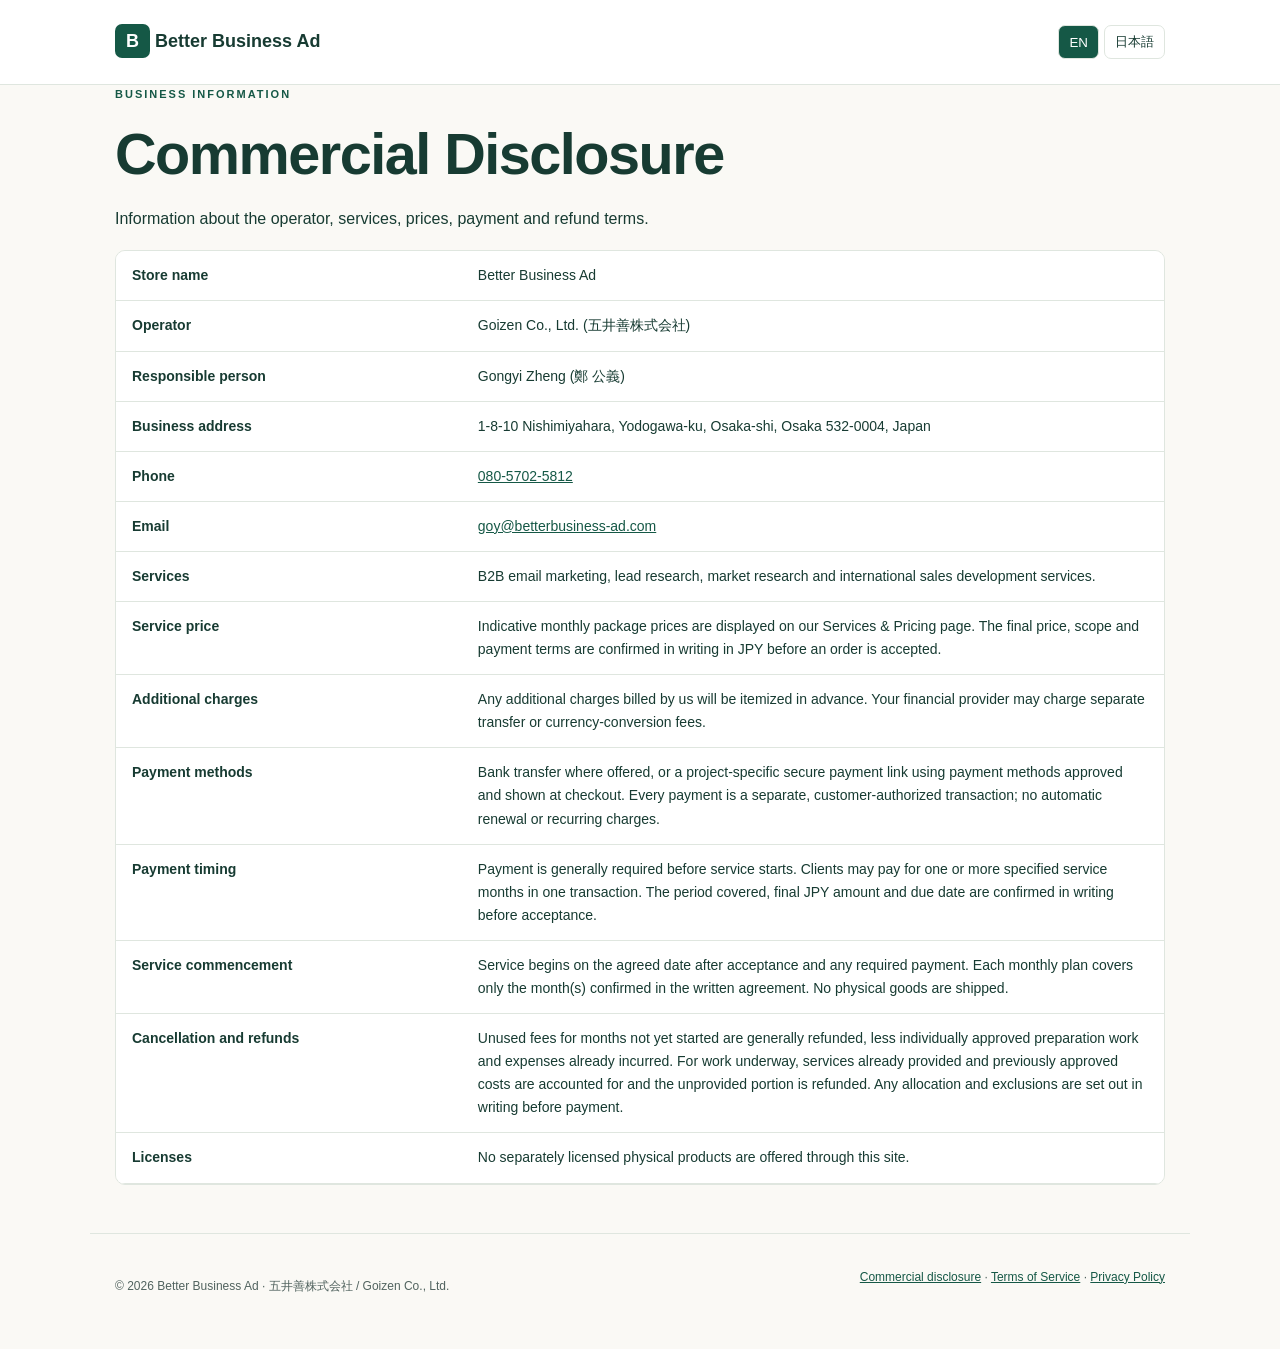
==== commit fc1ebfda: "Clarify monthly services and one-time payment terms" ====
--- a/legal.html
+++ b/legal.html
@@ -1,2 +1,3 @@
 <!DOCTYPE html>
-<html class="lang-en" lang="en"><head><meta charset="utf-8"/><meta content="width=device-width,initial-scale=1" name="viewport"/><title>Commercial Disclosure / 特商法表記 | Better Business Ad</title><meta content="Better Business Ad: B2B marketing services, audience research and monthly outreach pricing." name="description"/><link href="style.css" rel="stylesheet"/></head><body><header class="head"><div class="wrap navb"><a class="brand" href="index.html"><b>B</b> Better Business Ad</a><nav><a data-en="Home" data-ja="ホーム" href="index.html">Home</a><a data-en="Services &amp; Pricing" data-ja="サービス・料金" href="services.html">Services &amp; Pricing</a><a data-en="Terms" data-ja="利用規約" href="terms.html">Terms</a><a data-en="Privacy" data-ja="プライバシー" href="privacy.html">Privacy</a><a data-en="Disclosure" data-ja="特商法表記" href="legal.html">Disclosure</a></nav><div class="langs"><button id="enBtn" type="button">EN</button><button id="jaBtn" type="button">日本語</button></div></div></header><main class="wrap"><div class="eyebrow" data-l="en">BUSINESS INFORMATION</div><div class="eyebrow" data-l="ja">事業者情報</div><h1 class="" data-l="en">Commercial Disclosure</h1><h1 class="" data-l="ja">特定商取引法に基づく表記</h1><p class="" data-l="en">Information about the operator, services, prices, payment and refund terms.</p><p class="" data-l="ja">事業者情報、サービス、料金、お支払い、キャンセルおよび返金条件を掲載しています。</p><div class="tablewrap legal-table" data-l="en"><table><tr><td>Store name</td><td>Better Business Ad</td></tr><tr><td>Operator</td><td>Goizen Co., Ltd. (五井善株式会社)</td></tr><tr><td>Responsible person</td><td>Gongyi Zheng (鄭 公義)</td></tr><tr><td>Business address</td><td>1-8-10 Nishimiyahara, Yodogawa-ku, Osaka-shi, Osaka 532-0004, Japan</td></tr><tr><td>Phone</td><td><a href="tel:+818057025812">080-5702-5812</a></td></tr><tr><td>Email</td><td><a href="mailto:goy@betterbusiness-ad.com">goy@betterbusiness-ad.com</a></td></tr><tr><td>Services</td><td>B2B email marketing, lead research, market research and international sales development services.</td></tr><tr><td>Service price</td><td>Indicative monthly package prices are displayed on our Services &amp; Pricing page. The final price, scope and payment terms are confirmed in writing in JPY before an order is accepted.</td></tr><tr><td>Additional charges</td><td>Any additional charges billed by us will be itemized in advance. Your financial provider may charge separate transfer or currency-conversion fees.</td></tr><tr><td>Payment methods</td><td>Bank transfer where offered, or a secure payment link provided for an agreed service. Available online payment methods are those shown at checkout.</td></tr><tr><td>Payment timing</td><td>Payment is generally due before work starts. Any applicable due date is provided in the quotation, invoice or agreement before acceptance; online payment is made at checkout.</td></tr><tr><td>Service commencement</td><td>Services begin on the start date agreed in writing after acceptance and any required payment. The project schedule is stated in the quotation or agreement. No physical goods are shipped.</td></tr><tr><td>Cancellation and refunds</td><td>Before work begins, unused fees are refunded less any separately approved costs or work already performed. After commencement, completed work and approved expenses are charged, and unused service fees are refunded. The applicable scope and terms are agreed in writing before payment.</td></tr><tr><td>Licenses</td><td>No separately licensed physical products are offered through this site.</td></tr></table></div><div class="tablewrap legal-table" data-l="ja"><table><tr><td>ショップ名</td><td>Better Business Ad</td></tr><tr><td>販売業者</td><td>五井善株式会社</td></tr><tr><td>運営統括責任者</td><td>鄭 公義</td></tr><tr><td>所在地</td><td>〒532-0004 大阪府大阪市淀川区西宮原1丁目8番10号</td></tr><tr><td>電話番号</td><td><a href="tel:+818057025812">080-5702-5812</a></td></tr><tr><td>メールアドレス</td><td><a href="mailto:goy@betterbusiness-ad.com">goy@betterbusiness-ad.com</a></td></tr><tr><td>提供サービス</td><td>B2Bメールマーケティング、海外見込み顧客の調査・リスト作成、市場調査、営業支援等。</td></tr><tr><td>販売価格</td><td>月額プランの参考料金はサービス・料金ページに表示しています。正式な料金、対象範囲および支払条件は、ご注文確定前に日本円建ての見積書・契約書等で明示します。</td></tr><tr><td>商品代金以外の必要料金</td><td>当社が請求する追加費用がある場合は、ご注文前の見積書に金額を明記します。銀行送金手数料や為替換算費用など、お客さまの金融機関が課す費用はお客さまのご負担となる場合があります。</td></tr><tr><td>お支払方法</td><td>お見積り時にご案内する銀行振込、または当社が発行する安全なオンライン決済リンク。オンライン決済で選択できる方法は決済画面に表示される承認済みの手段に限ります。</td></tr><tr><td>お支払時期・期限</td><td>原則として、サービス開始前にお支払いいただきます。具体的なお支払期限は、契約成立前に見積書・請求書または契約書でお知らせします。オンライン決済の場合は決済画面に表示された時点でお支払いとなります。</td></tr><tr><td>役務提供時期</td><td>ご契約および必要なお支払いの確認後、双方で合意した開始日から業務を開始します。具体的な開始日・期間は見積書または契約書に記載します。物品の配送はありません。</td></tr><tr><td>キャンセル・返金</td><td>業務開始前のキャンセルは、既に個別承認された実費や着手済み作業費を除き、未実施分を返金します。業務開始後は、提供済み業務と事前承認済み費用を精算し、未提供分がある場合は返金します。詳細はご契約前に書面で確認します。</td></tr><tr><td>営業許可・資格</td><td>本サイトで案内する一般的なB2Bマーケティング支援サービスについては、個別の販売許可を必要とする商品は取り扱っていません。</td></tr></table></div></main><footer class="wrap foot"><p>© 2026 Better Business Ad · 五井善株式会社 / Goizen Co., Ltd.</p><div><a data-en="Commercial disclosure" data-ja="特定商取引法に基づく表記" href="legal.html">Commercial disclosure</a> · <a data-en="Terms of Service" data-ja="利用規約" href="terms.html">Terms of Service</a> · <a data-en="Privacy Policy" data-ja="プライバシーポリシー" href="privacy.html">Privacy Policy</a></div></footer><script src="site.js"></script></body></html>+
+<html class="lang-en" lang="en"><head><script>(function(){document.documentElement.classList.add('bba-preinit');try{var l=localStorage.getItem('bba-lang')==='ja'?'ja':'en';document.documentElement.classList.remove('lang-en','lang-ja');document.documentElement.classList.add('lang-'+l);document.documentElement.lang=l;}catch(e){}})();</script><style>.bba-preinit .navb nav{visibility:hidden}</style><meta charset="utf-8"/><meta content="width=device-width,initial-scale=1" name="viewport"/><title>Commercial Disclosure / 特商法表記 | Better Business Ad</title><meta content="Better Business Ad: B2B marketing services, audience research and monthly outreach pricing." name="description"/><link href="style.css?v=20261028b" rel="stylesheet"/></head><body><header class="head"><div class="wrap navb"><a class="brand" href="index.html"><b>B</b> Better Business Ad</a><nav><a data-en="Home" data-ja="ホーム" href="index.html">Home</a><a data-en="Services &amp; Pricing" data-ja="サービス・料金" href="services.html">Services &amp; Pricing</a><a data-en="Terms" data-ja="利用規約" href="terms.html">Terms</a><a data-en="Privacy" data-ja="プライバシー" href="privacy.html">Privacy</a><a data-en="Disclosure" data-ja="特商法表記" href="legal.html">Disclosure</a></nav><div class="langs"><button id="enBtn" type="button">EN</button><button id="jaBtn" type="button">日本語</button></div></div></header><main class="wrap"><div class="eyebrow" data-l="en">BUSINESS INFORMATION</div><div class="eyebrow" data-l="ja">事業者情報</div><h1 class="" data-l="en">Commercial Disclosure</h1><h1 class="" data-l="ja">特定商取引法に基づく表記</h1><p class="" data-l="en">Information about the operator, services, prices, payment and refund terms.</p><p class="" data-l="ja">事業者情報、サービス、料金、お支払い、キャンセルおよび返金条件を掲載しています。</p><div class="tablewrap legal-table" data-l="en"><table><tr><td>Store name</td><td>Better Business Ad</td></tr><tr><td>Operator</td><td>Goizen Co., Ltd. (五井善株式会社)</td></tr><tr><td>Responsible person</td><td>Gongyi Zheng (鄭 公義)</td></tr><tr><td>Business address</td><td>1-8-10 Nishimiyahara, Yodogawa-ku, Osaka-shi, Osaka 532-0004, Japan</td></tr><tr><td>Phone</td><td><a href="tel:+818057025812">080-5702-5812</a></td></tr><tr><td>Email</td><td><a href="mailto:goy@betterbusiness-ad.com">goy@betterbusiness-ad.com</a></td></tr><tr><td>Services</td><td>B2B email marketing, lead research, market research and international sales development services.</td></tr><tr><td>Service price</td><td>Indicative monthly package prices are displayed on our Services &amp; Pricing page. The final price, scope and payment terms are confirmed in writing in JPY before an order is accepted.</td></tr><tr><td>Additional charges</td><td>Any additional charges billed by us will be itemized in advance. Your financial provider may charge separate transfer or currency-conversion fees.</td></tr><tr><td>Payment methods</td><td>Bank transfer where offered, or a project-specific secure payment link using payment methods approved and shown at checkout. Every payment is a separate, customer-authorized transaction; no automatic renewal or recurring charges.</td></tr><tr><td>Payment timing</td><td>Payment is generally required before service starts. Clients may pay for one or more specified service months in one transaction. The period covered, final JPY amount and due date are confirmed in writing before acceptance.</td></tr><tr><td>Service commencement</td><td>Service begins on the agreed date after acceptance and any required payment. Each monthly plan covers only the month(s) confirmed in the written agreement. No physical goods are shipped.</td></tr><tr><td>Cancellation and refunds</td><td>Unused fees for months not yet started are generally refunded, less individually approved preparation work and expenses already incurred. For work underway, services already provided and previously approved costs are accounted for and the unprovided portion is refunded. Any allocation and exclusions are set out in writing before payment.</td></tr><tr><td>Licenses</td><td>No separately licensed physical products are offered through this site.</td></tr></table></div><div class="tablewrap legal-table" data-l="ja"><table><tr><td>ショップ名</td><td>Better Business Ad</td></tr><tr><td>販売業者</td><td>五井善株式会社</td></tr><tr><td>運営統括責任者</td><td>鄭 公義</td></tr><tr><td>所在地</td><td>〒532-0004 大阪府大阪市淀川区西宮原1丁目8番10号</td></tr><tr><td>電話番号</td><td><a href="tel:+818057025812">080-5702-5812</a></td></tr><tr><td>メールアドレス</td><td><a href="mailto:goy@betterbusiness-ad.com">goy@betterbusiness-ad.com</a></td></tr><tr><td>提供サービス</td><td>B2Bメールマーケティング、海外見込み顧客の調査・リスト作成、市場調査、営業支援等。</td></tr><tr><td>販売価格</td><td>月額プランの参考料金はサービス・料金ページに表示しています。正式な料金、対象範囲および支払条件は、ご注文確定前に日本円建ての見積書・契約書等で明示します。</td></tr><tr><td>商品代金以外の必要料金</td><td>当社が請求する追加費用がある場合は、ご注文前の見積書に金額を明記します。銀行送金手数料や為替換算費用など、お客さまの金融機関が課す費用はお客さまのご負担となる場合があります。</td></tr><tr><td>お支払方法</td><td>ご案内する銀行振込、または案件ごとに発行する安全なオンライン決済リンク。利用可能な決済方法は決済画面に表示される承認済みの手段に限ります。お支払いはお客様ご自身がその都度承認し、自動更新・定期課金は行いません。</td></tr><tr><td>お支払時期・期限</td><td>原則としてサービス開始前にお支払いいただきます。1か月または特定の複数か月分を一括前払いできます。対象期間、最終的な日本円の金額および支払期限は契約成立前に書面で明示します。</td></tr><tr><td>役務提供時期</td><td>ご契約および必要なお支払いの確認後、双方で合意した日からサービスを開始します。月額プランの提供対象は書面で合意した月に限ります。物品の配送はありません。</td></tr><tr><td>キャンセル・返金</td><td>未開始月に相当する料金は、個別に合意した準備作業の対価や承認済み実費を精算し、原則返金します。開始済みの期間は実施済み業務と事前承認済み費用を精算し、未提供部分を返金します。料金配分や対象外費用はお支払い前に書面で明示します。</td></tr><tr><td>営業許可・資格</td><td>本サイトで案内する一般的なB2Bマーケティング支援サービスについては、個別の販売許可を必要とする商品は取り扱っていません。</td></tr></table></div></main><footer class="wrap foot"><p>© 2026 Better Business Ad · 五井善株式会社 / Goizen Co., Ltd.</p><div><a data-en="Commercial disclosure" data-ja="特定商取引法に基づく表記" href="legal.html">Commercial disclosure</a> · <a data-en="Terms of Service" data-ja="利用規約" href="terms.html">Terms of Service</a> · <a data-en="Privacy Policy" data-ja="プライバシーポリシー" href="privacy.html">Privacy Policy</a></div></footer><script src="site.js?v=20261028b"></script></body></html>
--- a/style.css
+++ b/style.css
@@ -1,2 +1,5 @@
 
-:root{--ink:#173b32;--muted:#51635f;--bg:#faf9f5;--line:#dfe6df;--green:#155846}*{box-sizing:border-box}body{margin:0;background:var(--bg);color:var(--ink);font-family:Inter,Arial,"Hiragino Kaku Gothic ProN","Noto Sans JP",sans-serif;line-height:1.65}a{color:var(--green)}.wrap{max-width:1100px;margin:auto;padding-left:25px;padding-right:25px}.head{background:#fff;border-bottom:1px solid var(--line)}.navb{display:flex;align-items:center;gap:28px;min-height:84px;flex-wrap:wrap;padding-top:12px;padding-bottom:12px}.brand{font-size:18px;font-weight:800;text-decoration:none;color:var(--ink);white-space:nowrap}.brand b{background:var(--green);color:white;border-radius:7px;padding:7px 11px}.navb nav{display:flex;gap:16px;flex:1;flex-wrap:wrap}.navb nav a{font-size:13px;text-decoration:none;color:var(--ink)}.langs{display:flex;gap:5px}.langs button{cursor:pointer;border:1px solid var(--line);background:white;border-radius:7px;padding:7px 10px;color:var(--ink)}.langs button.on{background:var(--green);color:white}.hero{padding:72px 0 38px;max-width:900px}.eyebrow{text-transform:uppercase;letter-spacing:2px;font-size:11px;font-weight:700;color:var(--green)}h1{font-size:clamp(33px,4.5vw,58px);line-height:1.16;letter-spacing:-1.5px;margin:18px 0}h2{font-size:28px;line-height:1.3;margin:36px 0 15px}h3{font-size:19px;margin:0 0 10px}p{margin:9px 0 18px}.lead{font-size:18px;color:var(--muted);max-width:850px}.muted,.fine{color:var(--muted)}.fine{font-size:12px}.section{padding:18px 0 42px}.cards{display:grid;grid-template-columns:repeat(4,1fr);gap:14px}.card{background:white;border:1px solid var(--line);border-radius:13px;padding:23px;min-width:0}.card .rate{font-size:32px;font-weight:800;line-height:1.2}.card .target{font-size:23px;font-weight:800;margin:14px 0 0}.tag{font-size:11px;color:var(--green);font-weight:700;letter-spacing:1px}.grid2{display:grid;grid-template-columns:repeat(2,1fr);gap:14px}.note{background:#eef4ee;padding:20px;border-left:4px solid var(--green);border-radius:5px}.btn{display:inline-block;background:var(--green);color:#fff;text-decoration:none;padding:12px 19px;border-radius:7px;font-weight:700}table{border-collapse:collapse;width:100%;background:#fff;font-size:14px}th,td{text-align:left;padding:13px 16px;border-bottom:1px solid var(--line);vertical-align:top}th{background:#eaf1ec}.tablewrap{overflow-x:auto;border:1px solid var(--line);border-radius:10px}.foot{font-size:12px;color:var(--muted);display:flex;flex-wrap:wrap;gap:12px;justify-content:space-between;padding-top:34px;padding-bottom:35px;margin-top:48px;border-top:1px solid var(--line)}.legal-table td:first-child{width:33%;font-weight:700}.prose{max-width:880px}.prose section{padding:12px 0 18px;border-bottom:1px solid var(--line)}.lang-ja [data-l="en"],.lang-en [data-l="ja"]{display:none!important}@media(max-width:900px){.cards{grid-template-columns:repeat(2,1fr)}}@media(max-width:600px){.cards,.grid2{grid-template-columns:1fr}.navb nav{order:3;flex-basis:100%}.hero{padding:36px 0 20px}td,th{padding:10px;font-size:12px}}+:root{--ink:#173b32;--muted:#51635f;--bg:#faf9f5;--line:#dfe6df;--green:#155846}*{box-sizing:border-box}body{margin:0;background:var(--bg);color:var(--ink);font-family:Inter,Arial,"Hiragino Kaku Gothic ProN","Noto Sans JP",sans-serif;line-height:1.65}a{color:var(--green)}.wrap{max-width:1100px;margin:auto;padding-left:25px;padding-right:25px}.head{background:#fff;border-bottom:1px solid var(--line)}.navb{display:flex;align-items:center;gap:28px;min-height:84px;flex-wrap:wrap;padding-top:12px;padding-bottom:12px}.brand{font-size:18px;font-weight:800;text-decoration:none;color:var(--ink);white-space:nowrap}.brand b{background:var(--green);color:white;border-radius:7px;padding:7px 11px}.navb nav{display:flex;gap:16px;flex:1;flex-wrap:wrap}.navb nav a{font-size:13px;text-decoration:none;color:var(--ink)}.langs{display:flex;gap:5px}.langs button{cursor:pointer;border:1px solid var(--line);background:white;border-radius:7px;padding:7px 10px;color:var(--ink)}.langs button.on{background:var(--green);color:white}.hero{padding:72px 0 38px;max-width:900px}.eyebrow{text-transform:uppercase;letter-spacing:2px;font-size:11px;font-weight:700;color:var(--green)}h1{font-size:clamp(33px,4.5vw,58px);line-height:1.16;letter-spacing:-1.5px;margin:18px 0}h2{font-size:28px;line-height:1.3;margin:36px 0 15px}h3{font-size:19px;margin:0 0 10px}p{margin:9px 0 18px}.lead{font-size:18px;color:var(--muted);max-width:850px}.muted,.fine{color:var(--muted)}.fine{font-size:12px}.section{padding:18px 0 42px}.cards{display:grid;grid-template-columns:repeat(4,1fr);gap:14px}.card{background:white;border:1px solid var(--line);border-radius:13px;padding:23px;min-width:0}.card .rate{font-size:32px;font-weight:800;line-height:1.2}.card .target{font-size:23px;font-weight:800;margin:14px 0 0}.tag{font-size:11px;color:var(--green);font-weight:700;letter-spacing:1px}.grid2{display:grid;grid-template-columns:repeat(2,1fr);gap:14px}.note{background:#eef4ee;padding:20px;border-left:4px solid var(--green);border-radius:5px}.btn{display:inline-block;background:var(--green);color:#fff;text-decoration:none;padding:12px 19px;border-radius:7px;font-weight:700}table{border-collapse:collapse;width:100%;background:#fff;font-size:14px}th,td{text-align:left;padding:13px 16px;border-bottom:1px solid var(--line);vertical-align:top}th{background:#eaf1ec}.tablewrap{overflow-x:auto;border:1px solid var(--line);border-radius:10px}.foot{font-size:12px;color:var(--muted);display:flex;flex-wrap:wrap;gap:12px;justify-content:space-between;padding-top:34px;padding-bottom:35px;margin-top:48px;border-top:1px solid var(--line)}.legal-table td:first-child{width:33%;font-weight:700}.prose{max-width:880px}.prose section{padding:12px 0 18px;border-bottom:1px solid var(--line)}.lang-ja [data-l="en"],.lang-en [data-l="ja"]{display:none!important}@media(max-width:900px){.cards{grid-template-columns:repeat(2,1fr)}}@media(max-width:600px){.cards,.grid2{grid-template-columns:1fr}.navb nav{order:3;flex-basis:100%}.hero{padding:36px 0 20px}td,th{padding:10px;font-size:12px}}
+/* Stable desktop navigation across languages and pages */
+@media(min-width:901px){.navb{flex-wrap:nowrap;column-gap:22px}.navb nav{display:grid;grid-template-columns:72px 144px 88px 112px 112px;gap:9px;flex:1;align-items:center;flex-wrap:nowrap}.navb nav a{display:block;white-space:nowrap;line-height:22px}.langs{flex-shrink:0}.brand{flex-shrink:0}}
+.navb nav a:hover{text-decoration:underline;text-underline-offset:3px}
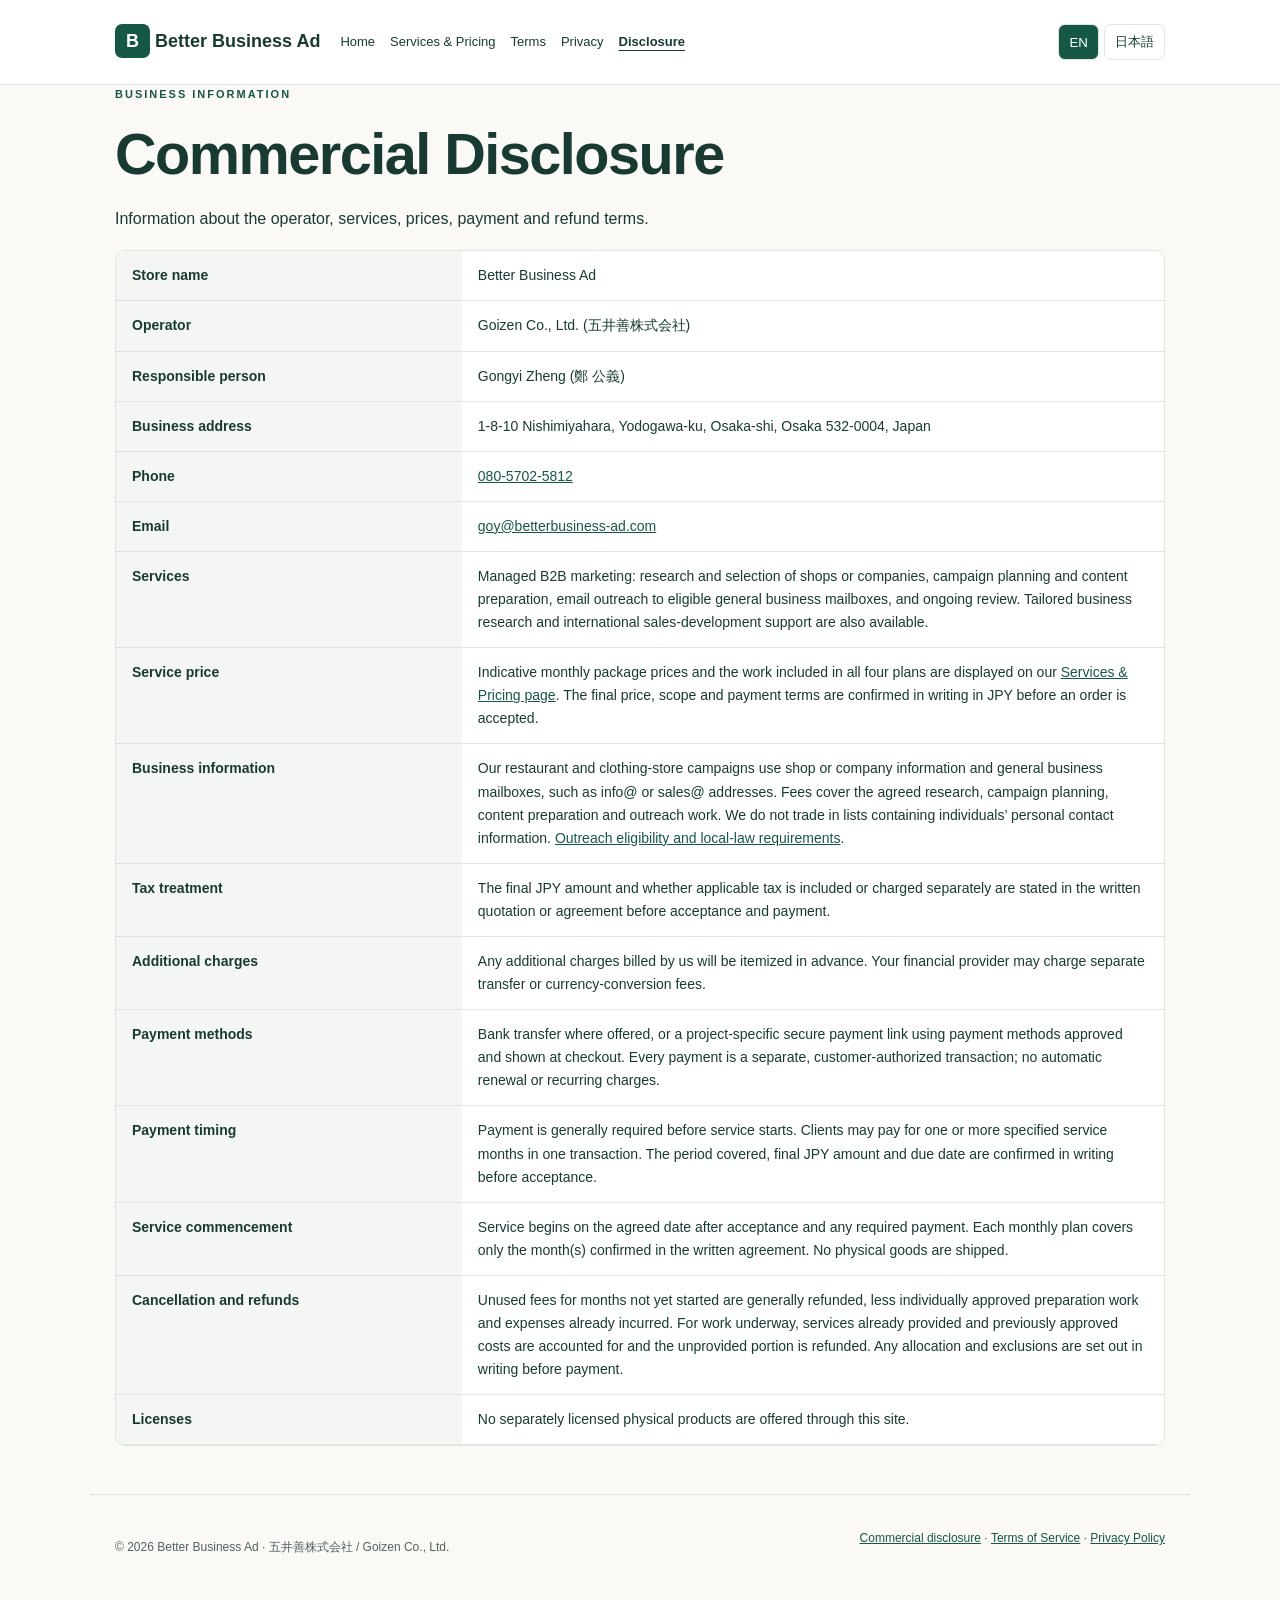
==== commit c8629a2f: "Clarify managed B2B services and lawful business outreach" ====
--- a/legal.html
+++ b/legal.html
@@ -1,3 +1,219 @@
 <!DOCTYPE html>
 
-<html class="lang-en" lang="en"><head><script>(function(){document.documentElement.classList.add('bba-preinit');try{var l=localStorage.getItem('bba-lang')==='ja'?'ja':'en';document.documentElement.classList.remove('lang-en','lang-ja');document.documentElement.classList.add('lang-'+l);document.documentElement.lang=l;}catch(e){}})();</script><style>.bba-preinit .navb nav{visibility:hidden}</style><meta charset="utf-8"/><meta content="width=device-width,initial-scale=1" name="viewport"/><title>Commercial Disclosure / 特商法表記 | Better Business Ad</title><meta content="Better Business Ad: B2B marketing services, audience research and monthly outreach pricing." name="description"/><link href="style.css?v=20261028b" rel="stylesheet"/></head><body><header class="head"><div class="wrap navb"><a class="brand" href="index.html"><b>B</b> Better Business Ad</a><nav><a data-en="Home" data-ja="ホーム" href="index.html">Home</a><a data-en="Services &amp; Pricing" data-ja="サービス・料金" href="services.html">Services &amp; Pricing</a><a data-en="Terms" data-ja="利用規約" href="terms.html">Terms</a><a data-en="Privacy" data-ja="プライバシー" href="privacy.html">Privacy</a><a data-en="Disclosure" data-ja="特商法表記" href="legal.html">Disclosure</a></nav><div class="langs"><button id="enBtn" type="button">EN</button><button id="jaBtn" type="button">日本語</button></div></div></header><main class="wrap"><div class="eyebrow" data-l="en">BUSINESS INFORMATION</div><div class="eyebrow" data-l="ja">事業者情報</div><h1 class="" data-l="en">Commercial Disclosure</h1><h1 class="" data-l="ja">特定商取引法に基づく表記</h1><p class="" data-l="en">Information about the operator, services, prices, payment and refund terms.</p><p class="" data-l="ja">事業者情報、サービス、料金、お支払い、キャンセルおよび返金条件を掲載しています。</p><div class="tablewrap legal-table" data-l="en"><table><tr><td>Store name</td><td>Better Business Ad</td></tr><tr><td>Operator</td><td>Goizen Co., Ltd. (五井善株式会社)</td></tr><tr><td>Responsible person</td><td>Gongyi Zheng (鄭 公義)</td></tr><tr><td>Business address</td><td>1-8-10 Nishimiyahara, Yodogawa-ku, Osaka-shi, Osaka 532-0004, Japan</td></tr><tr><td>Phone</td><td><a href="tel:+818057025812">080-5702-5812</a></td></tr><tr><td>Email</td><td><a href="mailto:goy@betterbusiness-ad.com">goy@betterbusiness-ad.com</a></td></tr><tr><td>Services</td><td>B2B email marketing, lead research, market research and international sales development services.</td></tr><tr><td>Service price</td><td>Indicative monthly package prices are displayed on our Services &amp; Pricing page. The final price, scope and payment terms are confirmed in writing in JPY before an order is accepted.</td></tr><tr><td>Additional charges</td><td>Any additional charges billed by us will be itemized in advance. Your financial provider may charge separate transfer or currency-conversion fees.</td></tr><tr><td>Payment methods</td><td>Bank transfer where offered, or a project-specific secure payment link using payment methods approved and shown at checkout. Every payment is a separate, customer-authorized transaction; no automatic renewal or recurring charges.</td></tr><tr><td>Payment timing</td><td>Payment is generally required before service starts. Clients may pay for one or more specified service months in one transaction. The period covered, final JPY amount and due date are confirmed in writing before acceptance.</td></tr><tr><td>Service commencement</td><td>Service begins on the agreed date after acceptance and any required payment. Each monthly plan covers only the month(s) confirmed in the written agreement. No physical goods are shipped.</td></tr><tr><td>Cancellation and refunds</td><td>Unused fees for months not yet started are generally refunded, less individually approved preparation work and expenses already incurred. For work underway, services already provided and previously approved costs are accounted for and the unprovided portion is refunded. Any allocation and exclusions are set out in writing before payment.</td></tr><tr><td>Licenses</td><td>No separately licensed physical products are offered through this site.</td></tr></table></div><div class="tablewrap legal-table" data-l="ja"><table><tr><td>ショップ名</td><td>Better Business Ad</td></tr><tr><td>販売業者</td><td>五井善株式会社</td></tr><tr><td>運営統括責任者</td><td>鄭 公義</td></tr><tr><td>所在地</td><td>〒532-0004 大阪府大阪市淀川区西宮原1丁目8番10号</td></tr><tr><td>電話番号</td><td><a href="tel:+818057025812">080-5702-5812</a></td></tr><tr><td>メールアドレス</td><td><a href="mailto:goy@betterbusiness-ad.com">goy@betterbusiness-ad.com</a></td></tr><tr><td>提供サービス</td><td>B2Bメールマーケティング、海外見込み顧客の調査・リスト作成、市場調査、営業支援等。</td></tr><tr><td>販売価格</td><td>月額プランの参考料金はサービス・料金ページに表示しています。正式な料金、対象範囲および支払条件は、ご注文確定前に日本円建ての見積書・契約書等で明示します。</td></tr><tr><td>商品代金以外の必要料金</td><td>当社が請求する追加費用がある場合は、ご注文前の見積書に金額を明記します。銀行送金手数料や為替換算費用など、お客さまの金融機関が課す費用はお客さまのご負担となる場合があります。</td></tr><tr><td>お支払方法</td><td>ご案内する銀行振込、または案件ごとに発行する安全なオンライン決済リンク。利用可能な決済方法は決済画面に表示される承認済みの手段に限ります。お支払いはお客様ご自身がその都度承認し、自動更新・定期課金は行いません。</td></tr><tr><td>お支払時期・期限</td><td>原則としてサービス開始前にお支払いいただきます。1か月または特定の複数か月分を一括前払いできます。対象期間、最終的な日本円の金額および支払期限は契約成立前に書面で明示します。</td></tr><tr><td>役務提供時期</td><td>ご契約および必要なお支払いの確認後、双方で合意した日からサービスを開始します。月額プランの提供対象は書面で合意した月に限ります。物品の配送はありません。</td></tr><tr><td>キャンセル・返金</td><td>未開始月に相当する料金は、個別に合意した準備作業の対価や承認済み実費を精算し、原則返金します。開始済みの期間は実施済み業務と事前承認済み費用を精算し、未提供部分を返金します。料金配分や対象外費用はお支払い前に書面で明示します。</td></tr><tr><td>営業許可・資格</td><td>本サイトで案内する一般的なB2Bマーケティング支援サービスについては、個別の販売許可を必要とする商品は取り扱っていません。</td></tr></table></div></main><footer class="wrap foot"><p>© 2026 Better Business Ad · 五井善株式会社 / Goizen Co., Ltd.</p><div><a data-en="Commercial disclosure" data-ja="特定商取引法に基づく表記" href="legal.html">Commercial disclosure</a> · <a data-en="Terms of Service" data-ja="利用規約" href="terms.html">Terms of Service</a> · <a data-en="Privacy Policy" data-ja="プライバシーポリシー" href="privacy.html">Privacy Policy</a></div></footer><script src="site.js?v=20261028b"></script></body></html>+<html class="lang-en" lang="en">
+<head>
+<script>(function(){var l='en';try{var q=new URLSearchParams(location.search).get('lang');var s=localStorage.getItem('bba-lang');l=q==='ja'||q==='en'?q:s==='ja'?'ja':'en';}catch(e){}document.documentElement.lang=l;document.documentElement.className='lang-'+l;})();</script>
+<meta charset="utf-8"/>
+<meta content="width=device-width,initial-scale=1" name="viewport"/>
+<title data-en="Commercial Disclosure | Better Business Ad" data-ja="特定商取引法に基づく表記 | Better Business Ad">Commercial Disclosure | Better Business Ad</title>
+<meta content="Better Business Ad: B2B marketing services, audience research and monthly outreach pricing." name="description"/>
+<link href="style.css?v=20261030a" rel="stylesheet"/>
+</head>
+<body>
+<a class="skip-link" href="#main-content">
+<span data-l="en">Skip to content</span>
+<span data-l="ja">本文へ移動</span>
+</a>
+<header class="head">
+<div class="wrap navb">
+<a class="brand" href="index.html">
+<b>B</b> Better Business Ad</a>
+<nav aria-label="Main navigation">
+<a href="index.html">
+<span data-l="en">Home</span>
+<span data-l="ja">ホーム</span>
+</a>
+<a href="services.html">
+<span data-l="en">Services &amp; Pricing</span>
+<span data-l="ja">サービス・料金</span>
+</a>
+<a href="terms.html">
+<span data-l="en">Terms</span>
+<span data-l="ja">利用規約</span>
+</a>
+<a href="privacy.html">
+<span data-l="en">Privacy</span>
+<span data-l="ja">プライバシー</span>
+</a>
+<a href="legal.html" aria-current="page">
+<span data-l="en">Disclosure</span>
+<span data-l="ja">特商法表記</span>
+</a>
+</nav>
+<div class="langs" role="group" aria-label="Language">
+<button id="enBtn" type="button" aria-pressed="true">EN</button>
+<button id="jaBtn" type="button" aria-pressed="false">日本語</button>
+</div>
+</div>
+</header>
+<main class="wrap" id="main-content">
+<div class="eyebrow" data-l="en">BUSINESS INFORMATION</div>
+<div class="eyebrow" data-l="ja">事業者情報</div>
+<h1 class="" data-l="en">Commercial Disclosure</h1>
+<h1 class="" data-l="ja">特定商取引法に基づく表記</h1>
+<p class="" data-l="en">Information about the operator, services, prices, payment and refund terms.</p>
+<p class="" data-l="ja">事業者情報、サービス、料金、お支払い、キャンセルおよび返金条件を掲載しています。</p>
+<div class="tablewrap legal-table" data-l="en">
+<table>
+<tr>
+<th scope="row">Store name</th>
+<td>Better Business Ad</td>
+</tr>
+<tr>
+<th scope="row">Operator</th>
+<td>Goizen Co., Ltd. (五井善株式会社)</td>
+</tr>
+<tr>
+<th scope="row">Responsible person</th>
+<td>Gongyi Zheng (鄭 公義)</td>
+</tr>
+<tr>
+<th scope="row">Business address</th>
+<td>1-8-10 Nishimiyahara, Yodogawa-ku, Osaka-shi, Osaka 532-0004, Japan</td>
+</tr>
+<tr>
+<th scope="row">Phone</th>
+<td>
+<a href="tel:+818057025812">080-5702-5812</a>
+</td>
+</tr>
+<tr>
+<th scope="row">Email</th>
+<td>
+<a href="mailto:goy@betterbusiness-ad.com">goy@betterbusiness-ad.com</a>
+</td>
+</tr>
+<tr>
+<th scope="row">Services</th>
+<td>Managed B2B marketing: research and selection of shops or companies, campaign planning and content preparation, email outreach to eligible general business mailboxes, and ongoing review. Tailored business research and international sales-development support are also available.</td>
+</tr>
+<tr>
+<th scope="row">Service price</th>
+<td>Indicative monthly package prices and the work included in all four plans are displayed on our <a href="services.html#plan-details">Services &amp; Pricing page</a>. The final price, scope and payment terms are confirmed in writing in JPY before an order is accepted.</td>
+</tr>
+<tr>
+<th scope="row">Business information</th>
+<td>Our restaurant and clothing-store campaigns use shop or company information and general business mailboxes, such as info@ or sales@ addresses. Fees cover the agreed research, campaign planning, content preparation and outreach work. We do not trade in lists containing individuals’ personal contact information. <a href="services.html#responsible-outreach">Outreach eligibility and local-law requirements</a>.</td>
+</tr>
+<tr>
+<th scope="row">Tax treatment</th>
+<td>The final JPY amount and whether applicable tax is included or charged separately are stated in the written quotation or agreement before acceptance and payment.</td>
+</tr>
+<tr>
+<th scope="row">Additional charges</th>
+<td>Any additional charges billed by us will be itemized in advance. Your financial provider may charge separate transfer or currency-conversion fees.</td>
+</tr>
+<tr>
+<th scope="row">Payment methods</th>
+<td>Bank transfer where offered, or a project-specific secure payment link using payment methods approved and shown at checkout. Every payment is a separate, customer-authorized transaction; no automatic renewal or recurring charges.</td>
+</tr>
+<tr>
+<th scope="row">Payment timing</th>
+<td>Payment is generally required before service starts. Clients may pay for one or more specified service months in one transaction. The period covered, final JPY amount and due date are confirmed in writing before acceptance.</td>
+</tr>
+<tr>
+<th scope="row">Service commencement</th>
+<td>Service begins on the agreed date after acceptance and any required payment. Each monthly plan covers only the month(s) confirmed in the written agreement. No physical goods are shipped.</td>
+</tr>
+<tr>
+<th scope="row">Cancellation and refunds</th>
+<td>Unused fees for months not yet started are generally refunded, less individually approved preparation work and expenses already incurred. For work underway, services already provided and previously approved costs are accounted for and the unprovided portion is refunded. Any allocation and exclusions are set out in writing before payment.</td>
+</tr>
+<tr>
+<th scope="row">Licenses</th>
+<td>No separately licensed physical products are offered through this site.</td>
+</tr>
+</table>
+</div>
+<div class="tablewrap legal-table" data-l="ja">
+<table>
+<tr>
+<th scope="row">ショップ名</th>
+<td>Better Business Ad</td>
+</tr>
+<tr>
+<th scope="row">販売業者</th>
+<td>五井善株式会社</td>
+</tr>
+<tr>
+<th scope="row">運営統括責任者</th>
+<td>鄭 公義</td>
+</tr>
+<tr>
+<th scope="row">所在地</th>
+<td>〒532-0004 大阪府大阪市淀川区西宮原1丁目8番10号</td>
+</tr>
+<tr>
+<th scope="row">電話番号</th>
+<td>
+<a href="tel:+818057025812">080-5702-5812</a>
+</td>
+</tr>
+<tr>
+<th scope="row">メールアドレス</th>
+<td>
+<a href="mailto:goy@betterbusiness-ad.com">goy@betterbusiness-ad.com</a>
+</td>
+</tr>
+<tr>
+<th scope="row">提供サービス</th>
+<td>店舗・企業の調査・選定、販促企画・文案作成、条件を満たす汎用的な業務用メールアドレスへのB2B販促実施、および継続的な見直しを行うマーケティング支援。個別の企業・市場調査および海外営業開拓にも対応します。</td>
+</tr>
+<tr>
+<th scope="row">販売価格</th>
+<td>月額プランの参考料金と4プランの具体的な業務内容は、<a href="services.html#plan-details">サービス・料金ページ</a>に表示しています。正式な料金、対象範囲および支払条件は、ご注文確定前に日本円建ての見積書・契約書等で明示します。</td>
+</tr>
+<tr>
+<th scope="row">企業情報の利用</th>
+<td>飲食店・衣料品店向けの施策では、店舗・企業の情報と、info@ や sales@ などの汎用的な業務用メールアドレスを使用します。料金の対象は、合意した調査、販促企画、文案作成およびアプローチの実施業務です。個人の連絡先情報を含む名簿を取引対象とするサービスではありません。 <a href="services.html#responsible-outreach">連絡条件および各国法令への対応</a>をご確認ください。</td>
+</tr>
+<tr>
+<th scope="row">税の取扱い</th>
+<td>最終的な日本円金額および適用される税の税込・税別の区分は、ご注文の確定およびお支払い前に見積書・契約書等の書面で明示します。</td>
+</tr>
+<tr>
+<th scope="row">商品代金以外の必要料金</th>
+<td>当社が請求する追加費用がある場合は、ご注文前の見積書に金額を明記します。銀行送金手数料や為替換算費用など、お客さまの金融機関が課す費用はお客さまのご負担となる場合があります。</td>
+</tr>
+<tr>
+<th scope="row">お支払方法</th>
+<td>ご案内する銀行振込、または案件ごとに発行する安全なオンライン決済リンク。利用可能な決済方法は決済画面に表示される承認済みの手段に限ります。お支払いはお客様ご自身がその都度承認し、自動更新・定期課金は行いません。</td>
+</tr>
+<tr>
+<th scope="row">お支払時期・期限</th>
+<td>原則としてサービス開始前にお支払いいただきます。1か月または特定の複数か月分を一括前払いできます。対象期間、最終的な日本円の金額および支払期限は契約成立前に書面で明示します。</td>
+</tr>
+<tr>
+<th scope="row">役務提供時期</th>
+<td>ご契約および必要なお支払いの確認後、双方で合意した日からサービスを開始します。月額プランの提供対象は書面で合意した月に限ります。物品の配送はありません。</td>
+</tr>
+<tr>
+<th scope="row">キャンセル・返金</th>
+<td>未開始月に相当する料金は、個別に合意した準備作業の対価や承認済み実費を精算し、原則返金します。開始済みの期間は実施済み業務と事前承認済み費用を精算し、未提供部分を返金します。料金配分や対象外費用はお支払い前に書面で明示します。</td>
+</tr>
+<tr>
+<th scope="row">営業許可・資格</th>
+<td>本サイトで案内する一般的なB2Bマーケティング支援サービスについては、個別の販売許可を必要とする商品は取り扱っていません。</td>
+</tr>
+</table>
+</div>
+</main>
+<footer class="wrap foot">
+<p>© 2026 Better Business Ad · 五井善株式会社 / Goizen Co., Ltd.</p>
+<div>
+<a href="legal.html">
+<span data-l="en">Commercial disclosure</span>
+<span data-l="ja">特定商取引法に基づく表記</span>
+</a> · <a href="terms.html">
+<span data-l="en">Terms of Service</span>
+<span data-l="ja">利用規約</span>
+</a> · <a href="privacy.html">
+<span data-l="en">Privacy Policy</span>
+<span data-l="ja">プライバシーポリシー</span>
+</a>
+</div>
+</footer>
+<script src="site.js?v=20261030a">
+</script>
+</body>
+</html>
--- a/style.css
+++ b/style.css
@@ -3,3 +3,48 @@
 /* Stable desktop navigation across languages and pages */
 @media(min-width:901px){.navb{flex-wrap:nowrap;column-gap:22px}.navb nav{display:grid;grid-template-columns:72px 144px 88px 112px 112px;gap:9px;flex:1;align-items:center;flex-wrap:nowrap}.navb nav a{display:block;white-space:nowrap;line-height:22px}.langs{flex-shrink:0}.brand{flex-shrink:0}}
 .navb nav a:hover{text-decoration:underline;text-underline-offset:3px}
+
+/* Navigation remains visible when JavaScript or preference storage is unavailable. */
+.navb{display:grid;grid-template-columns:auto minmax(0,1fr) auto;column-gap:20px;row-gap:10px}
+.navb nav{display:flex;align-items:center;flex-wrap:wrap;gap:8px 15px;min-width:0}
+.navb nav a{white-space:normal;line-height:1.5;padding:5px 0}
+.navb nav a[aria-current="page"]{font-weight:700;text-decoration:underline;text-underline-offset:4px}
+.langs{flex-shrink:0}
+.langs button{min-height:36px}
+.skip-link{position:absolute;left:-10000px;top:8px;z-index:10;background:#fff;padding:8px 14px;border:2px solid var(--green)}
+.skip-link:focus{left:12px}
+a:focus-visible,button:focus-visible{outline:3px solid #96703f;outline-offset:4px}
+.jump-links,.terms-links{display:flex;flex-wrap:wrap;gap:12px 24px}
+.jump-links a{font-weight:700;text-underline-offset:4px}
+.plan-details{margin-top:26px;padding:26px 22px;background:#edf5f1;border:2px solid #176148;border-left:7px solid #176148;border-radius:12px;box-shadow:0 5px 18px rgba(15,76,59,.09)}
+.plan-details h2{font-size:clamp(21px,2.5vw,29px);line-height:1.3;margin:9px 0 10px}
+.plan-details .tablewrap table{min-width:410px}
+.plan-details ol{padding-left:22px;line-height:1.9}
+.plan-details .fine{font-size:13px;margin:14px 0 0}
+.responsible-outreach{padding:24px;border:1px solid var(--line);border-radius:12px;background:#f0f5f1;margin:0 0 34px}
+.responsible-outreach h2{margin-top:0}
+#plan-details,#responsible-outreach{scroll-margin-top:20px}
+.legal-table th{width:33%;font-weight:700;background:#f3f6f3}
+.legal-table td{overflow-wrap:anywhere}
+.terms-links{padding-top:24px}
+.foot a{display:inline-block}
+@media(max-width:1080px){
+  .navb{grid-template-columns:minmax(0,1fr) auto;column-gap:12px}
+  .navb nav{grid-column:1/-1;grid-row:2;order:initial}
+  .langs{grid-column:2;grid-row:1}
+}
+@media(max-width:600px){
+  .navb{padding-top:14px;padding-bottom:14px}
+  .navb nav{gap:6px 16px}
+  .navb nav a{font-size:13px}
+  .plan-details{padding:22px 16px;border-left-width:5px}
+  .responsible-outreach{padding:22px 18px}
+  .legal-table table,.legal-table tbody,.legal-table tr,.legal-table th,.legal-table td{display:block;width:100%}
+  .legal-table tr{border-bottom:1px solid var(--line)}
+  .legal-table th,.legal-table td{border:0}
+  .legal-table th{padding-bottom:4px}
+  .legal-table td{padding-top:5px;font-size:14px}
+  .foot{font-size:12px;gap:8px}
+  .terms-links{flex-direction:column;gap:12px}
+}
+@media(max-width:380px){.wrap{padding-left:20px;padding-right:20px}.brand{font-size:16px}.langs button{padding:7px 8px}}
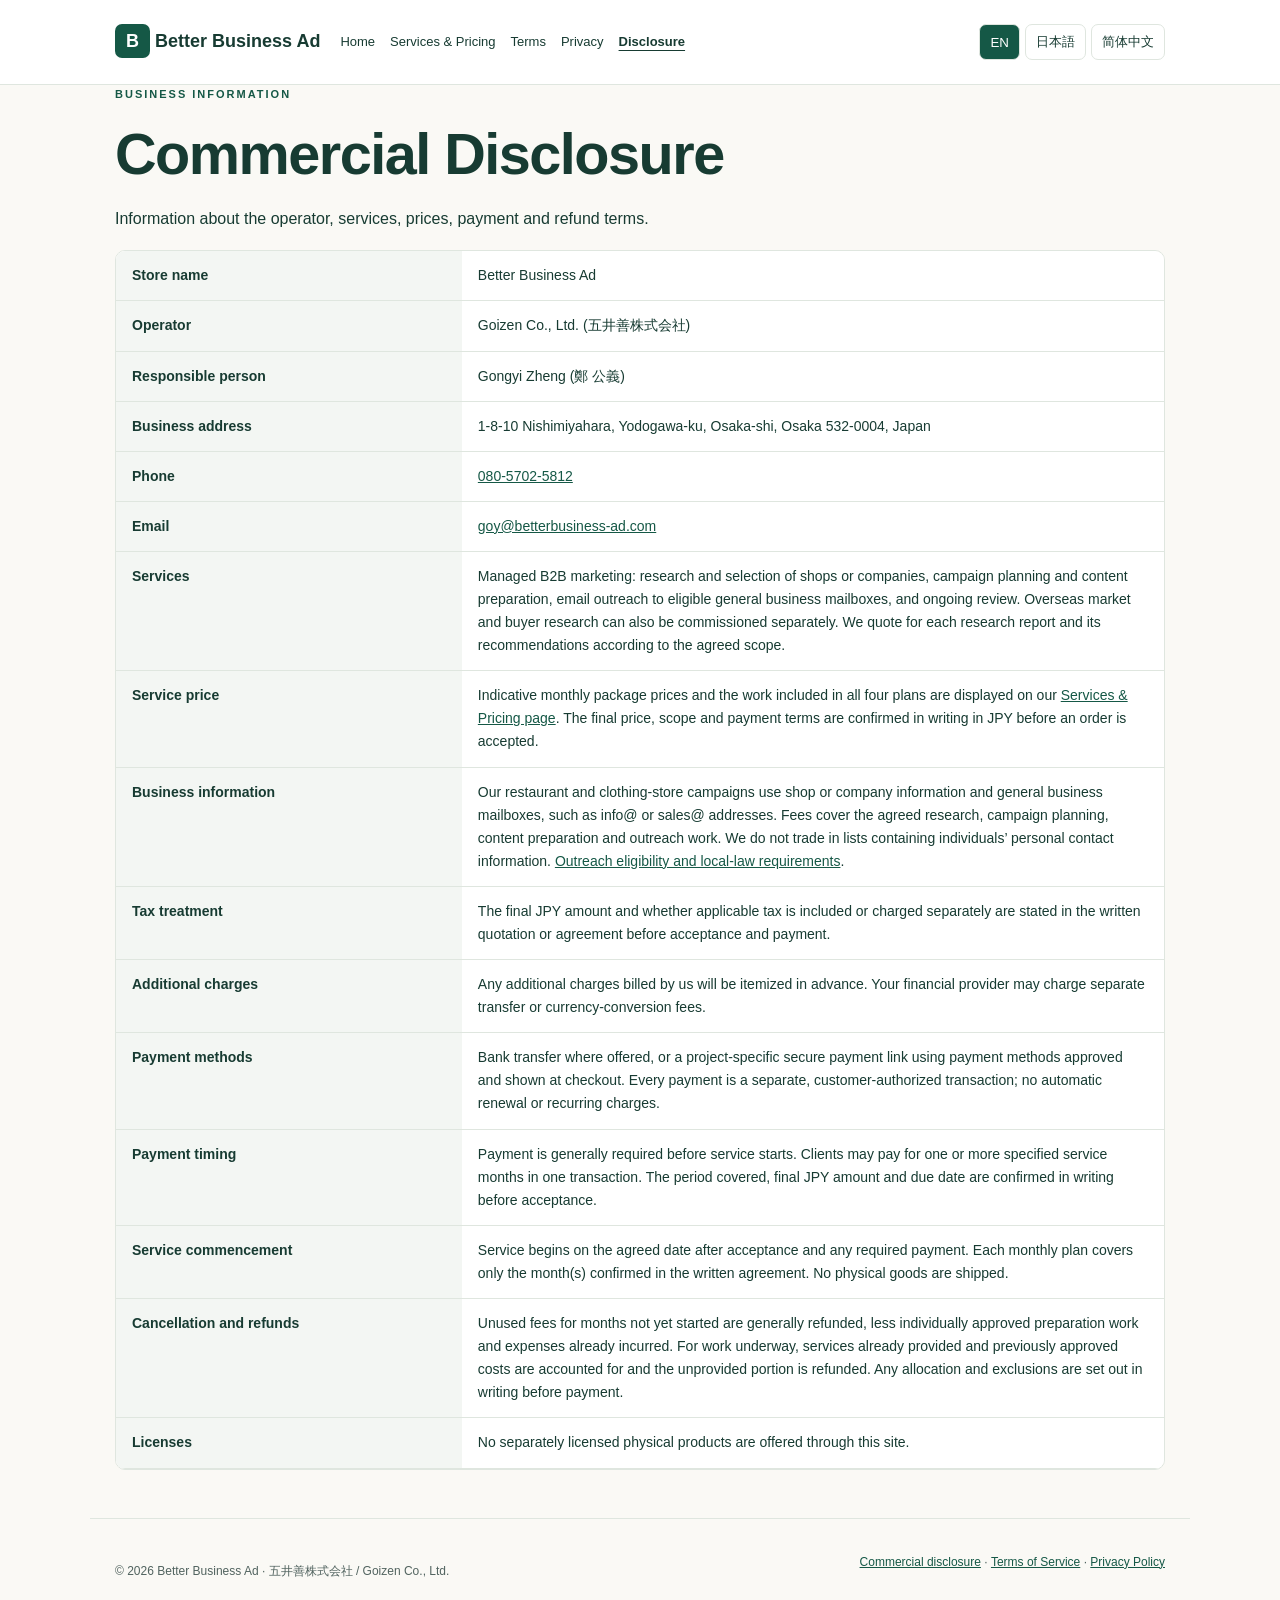
==== commit f21c7933: "Offer standalone market research and add Simplified Chinese across the site" ====
--- a/legal.html
+++ b/legal.html
@@ -2,17 +2,29 @@
 
 <html class="lang-en" lang="en">
 <head>
-<script>(function(){var l='en';try{var q=new URLSearchParams(location.search).get('lang');var s=localStorage.getItem('bba-lang');l=q==='ja'||q==='en'?q:s==='ja'?'ja':'en';}catch(e){}document.documentElement.lang=l;document.documentElement.className='lang-'+l;})();</script>
+<script>
+(function () {
+  var languages = ['en', 'ja', 'zh'];
+  var lang = new URLSearchParams(location.search).get('lang');
+  if (languages.indexOf(lang) < 0) {
+    try { lang = localStorage.getItem('bba-lang'); } catch (_) {}
+  }
+  if (languages.indexOf(lang) < 0) lang = 'en';
+  document.documentElement.lang = lang === 'zh' ? 'zh-CN' : lang;
+  document.documentElement.className = 'lang-' + lang;
+})();
+</script>
 <meta charset="utf-8"/>
 <meta content="width=device-width,initial-scale=1" name="viewport"/>
-<title data-en="Commercial Disclosure | Better Business Ad" data-ja="特定商取引法に基づく表記 | Better Business Ad">Commercial Disclosure | Better Business Ad</title>
+<title data-zh="交易信息披露 | Better Business Ad" data-en="Commercial Disclosure | Better Business Ad" data-ja="特定商取引法に基づく表記 | Better Business Ad">Commercial Disclosure | Better Business Ad</title>
 <meta content="Better Business Ad: B2B marketing services, audience research and monthly outreach pricing." name="description"/>
-<link href="style.css?v=20261030a" rel="stylesheet"/>
+<link href="style.css?v=20261124a" rel="stylesheet"/>
 </head>
 <body>
 <a class="skip-link" href="#main-content">
 <span data-l="en">Skip to content</span>
 <span data-l="ja">本文へ移動</span>
+<span data-l="zh">跳至正文</span>
 </a>
 <header class="head">
 <div class="wrap navb">
@@ -22,37 +34,46 @@
 <a href="index.html">
 <span data-l="en">Home</span>
 <span data-l="ja">ホーム</span>
+<span data-l="zh">首页</span>
 </a>
 <a href="services.html">
 <span data-l="en">Services &amp; Pricing</span>
 <span data-l="ja">サービス・料金</span>
+<span data-l="zh">服务与价格</span>
 </a>
 <a href="terms.html">
 <span data-l="en">Terms</span>
 <span data-l="ja">利用規約</span>
+<span data-l="zh">服务条款</span>
 </a>
 <a href="privacy.html">
 <span data-l="en">Privacy</span>
 <span data-l="ja">プライバシー</span>
+<span data-l="zh">隐私政策</span>
 </a>
 <a href="legal.html" aria-current="page">
 <span data-l="en">Disclosure</span>
 <span data-l="ja">特商法表記</span>
+<span data-l="zh">交易信息披露</span>
 </a>
 </nav>
 <div class="langs" role="group" aria-label="Language">
 <button id="enBtn" type="button" aria-pressed="true">EN</button>
 <button id="jaBtn" type="button" aria-pressed="false">日本語</button>
+<button id="zhBtn" type="button" lang="zh-CN" aria-pressed="false">简体中文</button>
 </div>
 </div>
 </header>
 <main class="wrap" id="main-content">
 <div class="eyebrow" data-l="en">BUSINESS INFORMATION</div>
 <div class="eyebrow" data-l="ja">事業者情報</div>
+<div class="eyebrow" data-l="zh">经营者信息</div>
 <h1 class="" data-l="en">Commercial Disclosure</h1>
 <h1 class="" data-l="ja">特定商取引法に基づく表記</h1>
+<h1 class="" data-l="zh">日本《特定商取引法》规定的信息披露</h1>
 <p class="" data-l="en">Information about the operator, services, prices, payment and refund terms.</p>
 <p class="" data-l="ja">事業者情報、サービス、料金、お支払い、キャンセルおよび返金条件を掲載しています。</p>
+<p class="" data-l="zh">本页列明经营者、服务、费用、付款、取消与退款条件。</p>
 <div class="tablewrap legal-table" data-l="en">
 <table>
 <tr>
@@ -85,7 +106,7 @@
 </tr>
 <tr>
 <th scope="row">Services</th>
-<td>Managed B2B marketing: research and selection of shops or companies, campaign planning and content preparation, email outreach to eligible general business mailboxes, and ongoing review. Tailored business research and international sales-development support are also available.</td>
+<td>Managed B2B marketing: research and selection of shops or companies, campaign planning and content preparation, email outreach to eligible general business mailboxes, and ongoing review. Overseas market and buyer research can also be commissioned separately. We quote for each research report and its recommendations according to the agreed scope.</td>
 </tr>
 <tr>
 <th scope="row">Service price</th>
@@ -157,7 +178,7 @@
 </tr>
 <tr>
 <th scope="row">提供サービス</th>
-<td>店舗・企業の調査・選定、販促企画・文案作成、条件を満たす汎用的な業務用メールアドレスへのB2B販促実施、および継続的な見直しを行うマーケティング支援。個別の企業・市場調査および海外営業開拓にも対応します。</td>
+<td>店舗・企業の調査・選定、販促企画・文案作成、条件を満たす汎用的な業務用メールアドレスへのB2B販促実施、および継続的な見直しを行うマーケティング支援。海外市場・見込み取引先の調査は単独でも承ります。調査報告書と販路開拓の提案については、調査範囲に応じて個別にお見積りします。</td>
 </tr>
 <tr>
 <th scope="row">販売価格</th>
@@ -194,6 +215,74 @@
 <tr>
 <th scope="row">営業許可・資格</th>
 <td>本サイトで案内する一般的なB2Bマーケティング支援サービスについては、個別の販売許可を必要とする商品は取り扱っていません。</td>
+</tr>
+</table>
+</div>
+<div class="tablewrap legal-table" data-l="zh">
+<table>
+<tr>
+<th scope="row">网站名称</th>
+<td>Better Business Ad</td>
+</tr>
+<tr>
+<th scope="row">经营者</th>
+<td>五井善株式会社</td>
+</tr>
+<tr>
+<th scope="row">运营负责人</th>
+<td>鄭 公義</td>
+</tr>
+<tr>
+<th scope="row">地址</th>
+<td>日本〒532-0004 大阪府大阪市淀川区西宮原1丁目8番10号</td>
+</tr>
+<tr>
+<th scope="row">电话</th>
+<td><a href="tel:+818057025812">080-5702-5812</a></td>
+</tr>
+<tr>
+<th scope="row">邮箱</th>
+<td><a href="mailto:goy@betterbusiness-ad.com">goy@betterbusiness-ad.com</a></td>
+</tr>
+<tr>
+<th scope="row">服务内容</th>
+<td>可单独委托海外市场与潜在买家调研，获取报告及开发建议。月度 B2B 推广套餐包括商铺和企业调查、筛选、推广规划、文案撰写、向符合条件的通用业务邮箱开展推广及持续改进。</td>
+</tr>
+<tr>
+<th scope="row">服务价格</th>
+<td>四档月度套餐的参考价格及具体内容见<a href="services.html#plan-details">服务与价格</a>。独立调研按项目报价。正式价格、范围和付款条件会在确认订单前以日元书面列明。</td>
+</tr>
+<tr>
+<th scope="row">企业信息使用</th>
+<td>针对餐厅及服装店的推广使用商铺、企业信息及 info@、sales@ 等通用业务邮箱。费用涵盖双方约定的调研、推广规划、文案及执行工作。我们不交易含有个人联系方式的名单。 详见<a href="services.html#responsible-outreach">企业信息使用与推广规则</a>。</td>
+</tr>
+<tr>
+<th scope="row">税费</th>
+<td>在确认订单及收款前，报价单或合同会列明最终日元金额，以及适用税费已包含在内还是另行计收。</td>
+</tr>
+<tr>
+<th scope="row">其他费用</th>
+<td>如有额外费用，我们会在下单前的报价单中列明金额。客户的金融机构可能另收转账或换汇费用，由客户承担。</td>
+</tr>
+<tr>
+<th scope="row">付款方式</th>
+<td>按通知进行银行转账，或使用按项目签发的安全在线付款链接。在线支付方式以付款页面显示的已获批选项为准。每次付款由客户主动确认，不自动续期或扣费。</td>
+</tr>
+<tr>
+<th scope="row">付款时间与期限</th>
+<td>原则上在开始服务前付款。月度套餐可一次预付一个月或指定的多个月份。服务期间、最终日元金额及付款期限在订立合同前书面列明。</td>
+</tr>
+<tr>
+<th scope="row">服务提供时间</th>
+<td>确认合同及约定款项后，在双方约定的日期开始服务。月度套餐仅覆盖书面约定的月份。无实物配送。</td>
+</tr>
+<tr>
+<th scope="row">取消与退款</th>
+<td>尚未开始的月份，结算双方单独约定的准备工作费用及已批准的支出后，原则上予以退款。已开始的服务期间，扣除已执行工作及事先批准的费用，退还未提供部分。费用分摊及不予退还的项目在付款前书面列明。</td>
+</tr>
+<tr>
+<th scope="row">经营许可及资质</th>
+<td>本网站介绍一般 B2B 营销支持服务，不销售需要单独销售许可的商品。</td>
 </tr>
 </table>
 </div>
@@ -204,16 +293,19 @@
 <a href="legal.html">
 <span data-l="en">Commercial disclosure</span>
 <span data-l="ja">特定商取引法に基づく表記</span>
+<span data-l="zh">日本《特定商取引法》规定的信息披露</span>
 </a> · <a href="terms.html">
 <span data-l="en">Terms of Service</span>
 <span data-l="ja">利用規約</span>
+<span data-l="zh">服务条款</span>
 </a> · <a href="privacy.html">
 <span data-l="en">Privacy Policy</span>
 <span data-l="ja">プライバシーポリシー</span>
+<span data-l="zh">隐私政策</span>
 </a>
 </div>
 </footer>
-<script src="site.js?v=20261030a">
+<script src="site.js?v=20261124a">
 </script>
 </body>
 </html>
--- a/style.css
+++ b/style.css
@@ -1,5 +1,5 @@
 
-:root{--ink:#173b32;--muted:#51635f;--bg:#faf9f5;--line:#dfe6df;--green:#155846}*{box-sizing:border-box}body{margin:0;background:var(--bg);color:var(--ink);font-family:Inter,Arial,"Hiragino Kaku Gothic ProN","Noto Sans JP",sans-serif;line-height:1.65}a{color:var(--green)}.wrap{max-width:1100px;margin:auto;padding-left:25px;padding-right:25px}.head{background:#fff;border-bottom:1px solid var(--line)}.navb{display:flex;align-items:center;gap:28px;min-height:84px;flex-wrap:wrap;padding-top:12px;padding-bottom:12px}.brand{font-size:18px;font-weight:800;text-decoration:none;color:var(--ink);white-space:nowrap}.brand b{background:var(--green);color:white;border-radius:7px;padding:7px 11px}.navb nav{display:flex;gap:16px;flex:1;flex-wrap:wrap}.navb nav a{font-size:13px;text-decoration:none;color:var(--ink)}.langs{display:flex;gap:5px}.langs button{cursor:pointer;border:1px solid var(--line);background:white;border-radius:7px;padding:7px 10px;color:var(--ink)}.langs button.on{background:var(--green);color:white}.hero{padding:72px 0 38px;max-width:900px}.eyebrow{text-transform:uppercase;letter-spacing:2px;font-size:11px;font-weight:700;color:var(--green)}h1{font-size:clamp(33px,4.5vw,58px);line-height:1.16;letter-spacing:-1.5px;margin:18px 0}h2{font-size:28px;line-height:1.3;margin:36px 0 15px}h3{font-size:19px;margin:0 0 10px}p{margin:9px 0 18px}.lead{font-size:18px;color:var(--muted);max-width:850px}.muted,.fine{color:var(--muted)}.fine{font-size:12px}.section{padding:18px 0 42px}.cards{display:grid;grid-template-columns:repeat(4,1fr);gap:14px}.card{background:white;border:1px solid var(--line);border-radius:13px;padding:23px;min-width:0}.card .rate{font-size:32px;font-weight:800;line-height:1.2}.card .target{font-size:23px;font-weight:800;margin:14px 0 0}.tag{font-size:11px;color:var(--green);font-weight:700;letter-spacing:1px}.grid2{display:grid;grid-template-columns:repeat(2,1fr);gap:14px}.note{background:#eef4ee;padding:20px;border-left:4px solid var(--green);border-radius:5px}.btn{display:inline-block;background:var(--green);color:#fff;text-decoration:none;padding:12px 19px;border-radius:7px;font-weight:700}table{border-collapse:collapse;width:100%;background:#fff;font-size:14px}th,td{text-align:left;padding:13px 16px;border-bottom:1px solid var(--line);vertical-align:top}th{background:#eaf1ec}.tablewrap{overflow-x:auto;border:1px solid var(--line);border-radius:10px}.foot{font-size:12px;color:var(--muted);display:flex;flex-wrap:wrap;gap:12px;justify-content:space-between;padding-top:34px;padding-bottom:35px;margin-top:48px;border-top:1px solid var(--line)}.legal-table td:first-child{width:33%;font-weight:700}.prose{max-width:880px}.prose section{padding:12px 0 18px;border-bottom:1px solid var(--line)}.lang-ja [data-l="en"],.lang-en [data-l="ja"]{display:none!important}@media(max-width:900px){.cards{grid-template-columns:repeat(2,1fr)}}@media(max-width:600px){.cards,.grid2{grid-template-columns:1fr}.navb nav{order:3;flex-basis:100%}.hero{padding:36px 0 20px}td,th{padding:10px;font-size:12px}}
+:root{--ink:#173b32;--muted:#51635f;--bg:#faf9f5;--line:#dfe6df;--green:#155846}*{box-sizing:border-box}body{margin:0;background:var(--bg);color:var(--ink);font-family:Inter,Arial,"Hiragino Kaku Gothic ProN","Noto Sans JP",sans-serif;line-height:1.65}a{color:var(--green)}.wrap{max-width:1100px;margin:auto;padding-left:25px;padding-right:25px}.head{background:#fff;border-bottom:1px solid var(--line)}.navb{display:flex;align-items:center;gap:28px;min-height:84px;flex-wrap:wrap;padding-top:12px;padding-bottom:12px}.brand{font-size:18px;font-weight:800;text-decoration:none;color:var(--ink);white-space:nowrap}.brand b{background:var(--green);color:white;border-radius:7px;padding:7px 11px}.navb nav{display:flex;gap:16px;flex:1;flex-wrap:wrap}.navb nav a{font-size:13px;text-decoration:none;color:var(--ink)}.langs{display:flex;gap:5px}.langs button{cursor:pointer;border:1px solid var(--line);background:white;border-radius:7px;padding:7px 10px;color:var(--ink)}.langs button.on{background:var(--green);color:white}.hero{padding:72px 0 38px;max-width:900px}.eyebrow{text-transform:uppercase;letter-spacing:2px;font-size:11px;font-weight:700;color:var(--green)}h1{font-size:clamp(33px,4.5vw,58px);line-height:1.16;letter-spacing:-1.5px;margin:18px 0}h2{font-size:28px;line-height:1.3;margin:36px 0 15px}h3{font-size:19px;margin:0 0 10px}p{margin:9px 0 18px}.lead{font-size:18px;color:var(--muted);max-width:850px}.muted,.fine{color:var(--muted)}.fine{font-size:12px}.section{padding:18px 0 42px}.cards{display:grid;grid-template-columns:repeat(4,1fr);gap:14px}.card{background:white;border:1px solid var(--line);border-radius:13px;padding:23px;min-width:0}.card .rate{font-size:32px;font-weight:800;line-height:1.2}.card .target{font-size:23px;font-weight:800;margin:14px 0 0}.tag{font-size:11px;color:var(--green);font-weight:700;letter-spacing:1px}.grid2{display:grid;grid-template-columns:repeat(2,1fr);gap:14px}.note{background:#eef4ee;padding:20px;border-left:4px solid var(--green);border-radius:5px}.btn{display:inline-block;background:var(--green);color:#fff;text-decoration:none;padding:12px 19px;border-radius:7px;font-weight:700}table{border-collapse:collapse;width:100%;background:#fff;font-size:14px}th,td{text-align:left;padding:13px 16px;border-bottom:1px solid var(--line);vertical-align:top}th{background:#eaf1ec}.tablewrap{overflow-x:auto;border:1px solid var(--line);border-radius:10px}.foot{font-size:12px;color:var(--muted);display:flex;flex-wrap:wrap;gap:12px;justify-content:space-between;padding-top:34px;padding-bottom:35px;margin-top:48px;border-top:1px solid var(--line)}.legal-table td:first-child{width:33%;font-weight:700}.prose{max-width:880px}.prose section{padding:12px 0 18px;border-bottom:1px solid var(--line)}html.lang-en [data-l]:not([data-l="en"]),html.lang-ja [data-l]:not([data-l="ja"]),html.lang-zh [data-l]:not([data-l="zh"]){display:none!important}@media(max-width:900px){.cards{grid-template-columns:repeat(2,1fr)}}@media(max-width:600px){.cards,.grid2{grid-template-columns:1fr}.navb nav{order:3;flex-basis:100%}.hero{padding:36px 0 20px}td,th{padding:10px;font-size:12px}}
 /* Stable desktop navigation across languages and pages */
 @media(min-width:901px){.navb{flex-wrap:nowrap;column-gap:22px}.navb nav{display:grid;grid-template-columns:72px 144px 88px 112px 112px;gap:9px;flex:1;align-items:center;flex-wrap:nowrap}.navb nav a{display:block;white-space:nowrap;line-height:22px}.langs{flex-shrink:0}.brand{flex-shrink:0}}
 .navb nav a:hover{text-decoration:underline;text-underline-offset:3px}
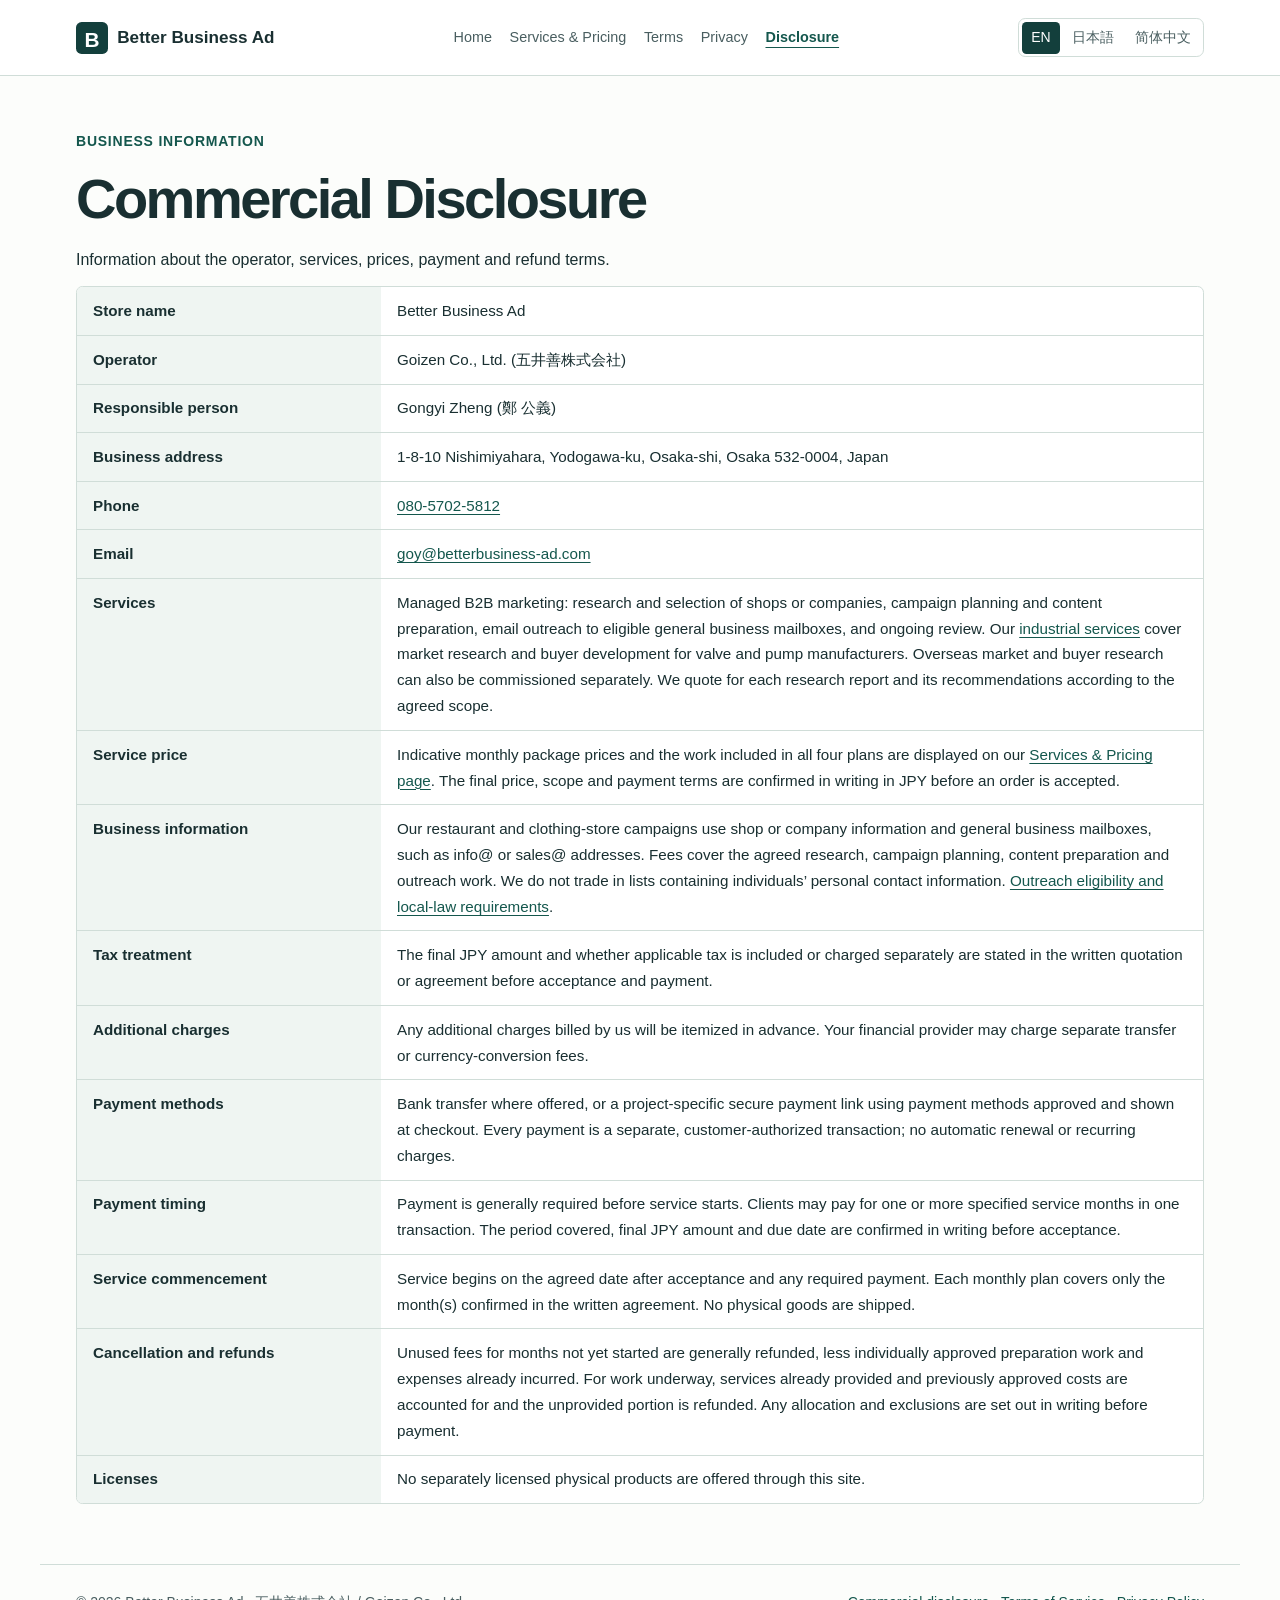
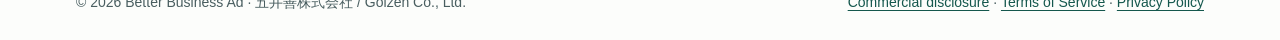
==== commit 2cc7f3a0: "Present valve and pump market development and localize indicative prices in CNY" ====
--- a/legal.html
+++ b/legal.html
@@ -18,7 +18,7 @@
 <meta content="width=device-width,initial-scale=1" name="viewport"/>
 <title data-zh="交易信息披露 | Better Business Ad" data-en="Commercial Disclosure | Better Business Ad" data-ja="特定商取引法に基づく表記 | Better Business Ad">Commercial Disclosure | Better Business Ad</title>
 <meta content="Better Business Ad: B2B marketing services, audience research and monthly outreach pricing." name="description"/>
-<link href="style.css?v=20261124a" rel="stylesheet"/>
+<link href="style.css?v=20261124b" rel="stylesheet"/>
 </head>
 <body>
 <a class="skip-link" href="#main-content">
@@ -106,7 +106,7 @@
 </tr>
 <tr>
 <th scope="row">Services</th>
-<td>Managed B2B marketing: research and selection of shops or companies, campaign planning and content preparation, email outreach to eligible general business mailboxes, and ongoing review. Overseas market and buyer research can also be commissioned separately. We quote for each research report and its recommendations according to the agreed scope.</td>
+<td>Managed B2B marketing: research and selection of shops or companies, campaign planning and content preparation, email outreach to eligible general business mailboxes, and ongoing review. Our <a href="services.html#industrial-outreach">industrial services</a> cover market research and buyer development for valve and pump manufacturers. Overseas market and buyer research can also be commissioned separately. We quote for each research report and its recommendations according to the agreed scope.</td>
 </tr>
 <tr>
 <th scope="row">Service price</th>
@@ -178,7 +178,7 @@
 </tr>
 <tr>
 <th scope="row">提供サービス</th>
-<td>店舗・企業の調査・選定、販促企画・文案作成、条件を満たす汎用的な業務用メールアドレスへのB2B販促実施、および継続的な見直しを行うマーケティング支援。海外市場・見込み取引先の調査は単独でも承ります。調査報告書と販路開拓の提案については、調査範囲に応じて個別にお見積りします。</td>
+<td>店舗・企業の調査・選定、販促企画・文案作成、条件を満たす汎用的な業務用メールアドレスへのB2B販促実施、および継続的な見直しを行うマーケティング支援。<a href="services.html#industrial-outreach">産業分野</a>ではバルブ・ポンプメーカーの市場調査と海外販路の開拓を支援します。海外市場・見込み取引先の調査は単独でも承ります。調査報告書と販路開拓の提案については、調査範囲に応じて個別にお見積りします。</td>
 </tr>
 <tr>
 <th scope="row">販売価格</th>
@@ -246,11 +246,11 @@
 </tr>
 <tr>
 <th scope="row">服务内容</th>
-<td>可单独委托海外市场与潜在买家调研，获取报告及开发建议。月度 B2B 推广套餐包括商铺和企业调查、筛选、推广规划、文案撰写、向符合条件的通用业务邮箱开展推广及持续改进。</td>
+<td>可单独委托海外市场与潜在买家调研，获取报告及开发建议。<a href="services.html#industrial-outreach">工业领域</a>包括为阀门与泵制造商开展市场调研和海外买家开发。月度 B2B 推广套餐包括商铺和企业调查、筛选、推广规划、文案撰写、向符合条件的通用业务邮箱开展推广及持续改进。</td>
 </tr>
 <tr>
 <th scope="row">服务价格</th>
-<td>四档月度套餐的参考价格及具体内容见<a href="services.html#plan-details">服务与价格</a>。独立调研按项目报价。正式价格、范围和付款条件会在确认订单前以日元书面列明。</td>
+<td>四档月度套餐的人民币参考价及具体服务见<a href="services.html#plan-details">服务与价格</a>。人民币金额仅供参考，正式报价与结算使用日元。独立调研按项目报价。服务范围、最终日元金额及付款条件均在确认订单前书面列明。</td>
 </tr>
 <tr>
 <th scope="row">企业信息使用</th>
--- a/style.css
+++ b/style.css
@@ -1,50 +1,188 @@
+:root {
+  --ink: #192f31;
+  --muted: #495e60;
+  --pine: #14574d;
+  --deep: #133f3c;
+  --mist: #eff5f2;
+  --line: #d0ddd8;
+  --paper: #fcfdfb;
+  --gutter: clamp(1rem, 4vw, 2.25rem);
+  color-scheme: light;
+}
+* { box-sizing: border-box; }
+body {
+  margin: 0;
+  background: var(--paper);
+  color: var(--ink);
+  font: 1rem/1.7 Inter, Arial, "Hiragino Kaku Gothic ProN", "Yu Gothic", "Microsoft YaHei", sans-serif;
+}
+:lang(zh-CN) body {
+  font-family: Inter, Arial, "PingFang SC", "Microsoft YaHei", "Noto Sans CJK SC", sans-serif;
+}
+h1, h2, h3, p, figure, dl, dd { margin: 0; }
+h1, h2, h3 { line-height: 1.24; }
+h1 { font-size: clamp(2.1rem, 4.5vw, 3.5rem); letter-spacing: -.045em; }
+h2 { font-size: clamp(1.55rem, 2.7vw, 2.12rem); letter-spacing: -.025em; }
+h3 { font-size: 1.2rem; }
+:lang(ja) :is(h1, h2), :lang(zh-CN) :is(h1, h2) { letter-spacing: .015em; line-height: 1.35; }
+p { margin-block: .8rem; }
+a { color: var(--pine); text-underline-offset: .19em; text-decoration-thickness: .075em; }
+a:hover { text-decoration-thickness: .14em; }
+a:focus-visible, button:focus-visible { outline: 3px solid #a46627; outline-offset: 3px; }
+.wrap { width: 100%; max-width: 75rem; margin-inline: auto; padding-inline: var(--gutter); }
+[id] { scroll-margin-block-start: 1.25rem; }
+html.lang-en [data-l]:not([data-l="en"]),
+html.lang-ja [data-l]:not([data-l="ja"]),
+html.lang-zh [data-l]:not([data-l="zh"]) { display: none !important; }
 
-:root{--ink:#173b32;--muted:#51635f;--bg:#faf9f5;--line:#dfe6df;--green:#155846}*{box-sizing:border-box}body{margin:0;background:var(--bg);color:var(--ink);font-family:Inter,Arial,"Hiragino Kaku Gothic ProN","Noto Sans JP",sans-serif;line-height:1.65}a{color:var(--green)}.wrap{max-width:1100px;margin:auto;padding-left:25px;padding-right:25px}.head{background:#fff;border-bottom:1px solid var(--line)}.navb{display:flex;align-items:center;gap:28px;min-height:84px;flex-wrap:wrap;padding-top:12px;padding-bottom:12px}.brand{font-size:18px;font-weight:800;text-decoration:none;color:var(--ink);white-space:nowrap}.brand b{background:var(--green);color:white;border-radius:7px;padding:7px 11px}.navb nav{display:flex;gap:16px;flex:1;flex-wrap:wrap}.navb nav a{font-size:13px;text-decoration:none;color:var(--ink)}.langs{display:flex;gap:5px}.langs button{cursor:pointer;border:1px solid var(--line);background:white;border-radius:7px;padding:7px 10px;color:var(--ink)}.langs button.on{background:var(--green);color:white}.hero{padding:72px 0 38px;max-width:900px}.eyebrow{text-transform:uppercase;letter-spacing:2px;font-size:11px;font-weight:700;color:var(--green)}h1{font-size:clamp(33px,4.5vw,58px);line-height:1.16;letter-spacing:-1.5px;margin:18px 0}h2{font-size:28px;line-height:1.3;margin:36px 0 15px}h3{font-size:19px;margin:0 0 10px}p{margin:9px 0 18px}.lead{font-size:18px;color:var(--muted);max-width:850px}.muted,.fine{color:var(--muted)}.fine{font-size:12px}.section{padding:18px 0 42px}.cards{display:grid;grid-template-columns:repeat(4,1fr);gap:14px}.card{background:white;border:1px solid var(--line);border-radius:13px;padding:23px;min-width:0}.card .rate{font-size:32px;font-weight:800;line-height:1.2}.card .target{font-size:23px;font-weight:800;margin:14px 0 0}.tag{font-size:11px;color:var(--green);font-weight:700;letter-spacing:1px}.grid2{display:grid;grid-template-columns:repeat(2,1fr);gap:14px}.note{background:#eef4ee;padding:20px;border-left:4px solid var(--green);border-radius:5px}.btn{display:inline-block;background:var(--green);color:#fff;text-decoration:none;padding:12px 19px;border-radius:7px;font-weight:700}table{border-collapse:collapse;width:100%;background:#fff;font-size:14px}th,td{text-align:left;padding:13px 16px;border-bottom:1px solid var(--line);vertical-align:top}th{background:#eaf1ec}.tablewrap{overflow-x:auto;border:1px solid var(--line);border-radius:10px}.foot{font-size:12px;color:var(--muted);display:flex;flex-wrap:wrap;gap:12px;justify-content:space-between;padding-top:34px;padding-bottom:35px;margin-top:48px;border-top:1px solid var(--line)}.legal-table td:first-child{width:33%;font-weight:700}.prose{max-width:880px}.prose section{padding:12px 0 18px;border-bottom:1px solid var(--line)}html.lang-en [data-l]:not([data-l="en"]),html.lang-ja [data-l]:not([data-l="ja"]),html.lang-zh [data-l]:not([data-l="zh"]){display:none!important}@media(max-width:900px){.cards{grid-template-columns:repeat(2,1fr)}}@media(max-width:600px){.cards,.grid2{grid-template-columns:1fr}.navb nav{order:3;flex-basis:100%}.hero{padding:36px 0 20px}td,th{padding:10px;font-size:12px}}
-/* Stable desktop navigation across languages and pages */
-@media(min-width:901px){.navb{flex-wrap:nowrap;column-gap:22px}.navb nav{display:grid;grid-template-columns:72px 144px 88px 112px 112px;gap:9px;flex:1;align-items:center;flex-wrap:nowrap}.navb nav a{display:block;white-space:nowrap;line-height:22px}.langs{flex-shrink:0}.brand{flex-shrink:0}}
-.navb nav a:hover{text-decoration:underline;text-underline-offset:3px}
+.head { background: #fff; border-bottom: 1px solid var(--line); }
+.navb {
+  display: grid;
+  grid-template-columns: auto 1fr auto;
+  align-items: center;
+  gap: .6rem clamp(1.2rem, 3vw, 2.8rem);
+  min-height: 4.7rem;
+  padding-block: .85rem;
+}
+.brand { display: inline-flex; align-items: center; gap: .58rem; color: var(--ink); font-size: 1.07rem; font-weight: 750; white-space: nowrap; text-decoration: none; }
+.brand b { display: grid; place-items: center; width: 2rem; height: 2rem; border-radius: .35rem; background: var(--deep); color: #fff; font-size: 1.3rem; }
+.navb nav, .langs { display: flex; align-items: center; }
+.navb nav { justify-content: center; flex-wrap: wrap; gap: .1rem 1.1rem; }
+.navb nav a { padding-block: .25rem; color: var(--muted); font-size: .9rem; text-decoration: none; }
+.navb nav a:hover, .navb nav a[aria-current="page"] { color: var(--pine); text-decoration: underline; text-underline-offset: .32em; }
+.navb nav a[aria-current="page"] { font-weight: 700; }
+.langs { justify-self: end; gap: .125rem; padding: .15rem; border: 1px solid var(--line); border-radius: .45rem; }
+.langs button {
+  border: 0;
+  border-radius: .28rem;
+  min-height: 2rem;
+  padding: .25rem .6rem;
+  background: transparent;
+  color: var(--muted);
+  font: inherit;
+  font-size: .875rem;
+  white-space: nowrap;
+  cursor: pointer;
+}
+.langs button[aria-pressed="true"] { background: var(--deep); color: #fff; }
+.langs button:hover:not([aria-pressed="true"]) { background: var(--mist); }
+.skip-link { position: absolute; left: -10000px; top: .4rem; z-index: 5; padding: .5rem 1rem; background: #fff; }
+.skip-link:focus { left: 1rem; }
+.foot { display: flex; flex-wrap: wrap; justify-content: space-between; gap: .5rem 1rem; margin-top: 3.75rem; padding-block: 1.6rem; border-top: 1px solid var(--line); font-size: .875rem; color: var(--muted); }
+.foot p { margin: 0; }
+.foot a { display: inline-block; }
 
-/* Navigation remains visible when JavaScript or preference storage is unavailable. */
-.navb{display:grid;grid-template-columns:auto minmax(0,1fr) auto;column-gap:20px;row-gap:10px}
-.navb nav{display:flex;align-items:center;flex-wrap:wrap;gap:8px 15px;min-width:0}
-.navb nav a{white-space:normal;line-height:1.5;padding:5px 0}
-.navb nav a[aria-current="page"]{font-weight:700;text-decoration:underline;text-underline-offset:4px}
-.langs{flex-shrink:0}
-.langs button{min-height:36px}
-.skip-link{position:absolute;left:-10000px;top:8px;z-index:10;background:#fff;padding:8px 14px;border:2px solid var(--green)}
-.skip-link:focus{left:12px}
-a:focus-visible,button:focus-visible{outline:3px solid #96703f;outline-offset:4px}
-.jump-links,.terms-links{display:flex;flex-wrap:wrap;gap:12px 24px}
-.jump-links a{font-weight:700;text-underline-offset:4px}
-.plan-details{margin-top:26px;padding:26px 22px;background:#edf5f1;border:2px solid #176148;border-left:7px solid #176148;border-radius:12px;box-shadow:0 5px 18px rgba(15,76,59,.09)}
-.plan-details h2{font-size:clamp(21px,2.5vw,29px);line-height:1.3;margin:9px 0 10px}
-.plan-details .tablewrap table{min-width:410px}
-.plan-details ol{padding-left:22px;line-height:1.9}
-.plan-details .fine{font-size:13px;margin:14px 0 0}
-.responsible-outreach{padding:24px;border:1px solid var(--line);border-radius:12px;background:#f0f5f1;margin:0 0 34px}
-.responsible-outreach h2{margin-top:0}
-#plan-details,#responsible-outreach{scroll-margin-top:20px}
-.legal-table th{width:33%;font-weight:700;background:#f3f6f3}
-.legal-table td{overflow-wrap:anywhere}
-.terms-links{padding-top:24px}
-.foot a{display:inline-block}
-@media(max-width:1080px){
-  .navb{grid-template-columns:minmax(0,1fr) auto;column-gap:12px}
-  .navb nav{grid-column:1/-1;grid-row:2;order:initial}
-  .langs{grid-column:2;grid-row:1}
+.lead { font-size: clamp(1.05rem, 1.5vw, 1.19rem); color: var(--muted); line-height: 1.7; }
+.fine { font-size: .875rem; line-height: 1.55; color: var(--muted); }
+.muted { color: var(--muted); }
+.byline, .eyebrow { font-weight: 700; font-size: .875rem; color: var(--pine); letter-spacing: .055em; }
+.byline { margin: 0 0 1.25rem; }
+.eyebrow { margin-bottom: .65rem; }
+.btn { display: inline-block; padding: .68rem 1.12rem; border-radius: .35rem; color: #fff; background: var(--pine); font-weight: 650; text-decoration: none; }
+.btn:hover { background: var(--deep); }
+.text-link, .jump-links a { font-weight: 650; }
+.actions, .jump-links, .terms-links { display: flex; align-items: center; flex-wrap: wrap; gap: .75rem 1.35rem; }
+
+.hero { display: grid; grid-template-columns: 1.02fr 1fr; align-items: center; gap: clamp(2rem, 5vw, 4.5rem); padding-block: clamp(2.4rem, 6vw, 5.25rem); }
+.hero-copy { min-width: 0; }
+.hero h1 { max-width: 16ch; font: 500 clamp(2.6rem, 4.7vw, 3.85rem)/1.04 Georgia, "Times New Roman", serif; letter-spacing: -.043em; text-wrap: balance; }
+:lang(zh-CN) .hero h1, :lang(ja) .hero h1 { max-width: none; font-family: inherit; font-size: clamp(2.2rem, 4.1vw, 3.25rem); line-height: 1.26; font-weight: 720; letter-spacing: -.03em; }
+.hero .lead { margin-top: 1.2rem; color: var(--ink); }
+.hero .actions { margin-top: 1.65rem; }
+.sector-figure { min-width: 0; border-radius: .55rem; overflow: hidden; background: var(--deep); color: #f1f8f5; }
+.sector-figure img { width: 100%; height: auto; display: block; }
+.sector-figure figcaption { padding: .66rem 1.15rem; border-top: 1px solid #41615d; font-size: .875rem; }
+.home-sectors { display: grid; grid-template-columns: minmax(12rem,.42fr) 1fr; gap: clamp(1.25rem, 4vw, 3rem); padding-block: clamp(2rem, 5vw, 3.8rem); border-top: 1px solid var(--line); }
+.market-rows { display: grid; }
+.market-row { display: grid; grid-template-columns: minmax(9rem,.75fr) 1.2fr; gap: 1.1rem; align-items: baseline; padding-block: 1.15rem; border-top: 1px solid var(--line); }
+.market-row:first-child { padding-top: 0; border-top: 0; }
+.market-row h3 { font-size: 1.08rem; }
+.market-row p { margin: 0; color: var(--muted); }
+.project-process { padding: clamp(1.5rem, 4vw, 2.8rem); background: var(--mist); border-radius: .5rem; }
+.process-steps { display: grid; grid-template-columns: repeat(3, minmax(0, 1fr)); margin: 1.5rem 0 1.2rem; padding: 0; list-style: none; gap: 1.4rem 2rem; }
+.process-steps li { border-top: 2px solid #8fab9f; padding-top: .85rem; }
+.process-steps p { margin-bottom: 0; }
+
+main.wrap:not(.home) { padding-top: clamp(1.9rem, 4.2vw, 3.6rem); }
+.page-intro { max-width: 58rem; }
+.page-intro h1 { text-wrap: balance; }
+.jump-links { margin: 1.4rem 0 .5rem; padding-block: .75rem; border-block: 1px solid var(--line); font-size: .925rem; }
+.section { padding-block: clamp(1.4rem, 3.5vw, 2.5rem); }
+.section h2 { margin-bottom: .85rem; }
+.cards { display: grid; grid-template-columns: repeat(4,minmax(0,1fr)); gap: .85rem; margin: 1.15rem 0 .85rem; }
+.card { padding: clamp(1rem, 2vw, 1.6rem); border: 1px solid var(--line); border-top: 3px solid var(--pine); border-radius: .45rem; background: #fff; }
+.tag { color: var(--pine); font-size: 1rem; }
+.card .rate { margin: .65rem 0 .15rem; font-size: clamp(1.6rem, 2.8vw, 2.15rem); font-weight: 750; line-height: 1.18; font-variant-numeric: tabular-nums; letter-spacing: -.03em; }
+.audience-limit { padding-top: .7rem; margin-top: 1rem; border-top: 1px solid var(--line); }
+.target { font-weight: 650; font-variant-numeric: tabular-nums; }
+.note { margin-block: 1.15rem; padding: 1rem 1.25rem; border-left: 3px solid var(--pine); background: var(--mist); }
+.plan-details { margin-top: 1.6rem; padding: clamp(1rem, 3vw, 2rem); border: 1px solid #99b7ab; border-left: .35rem solid var(--pine); border-radius: .45rem; background: #f3f7f4; }
+.plan-details ol, .services-page ol:not(.process-steps) { padding-left: 1.5rem; }
+.plan-details li, .services-page ol li { margin: .3rem 0; }
+.plan-details li::marker, .services-page ol li::marker { color: var(--pine); font-weight: 700; }
+.plan-details .fine { margin-bottom: 0; }
+
+.industrial { border-top: 1px solid var(--line); }
+.industry-top { display: grid; grid-template-columns: 1.2fr 1fr; gap: clamp(1rem, 4vw, 3rem); align-items: start; }
+.coverage { padding: clamp(1.1rem, 3vw, 1.8rem); background: var(--deep); color: #fff; border-radius: .45rem; }
+.coverage h3 { font-size: 1rem; color: #e2f4e8; }
+.coverage-figures { display: grid; grid-template-columns: auto auto; gap: 1rem; margin: 1rem 0; }
+.coverage-figures > div { display: flex; flex-direction: column; }
+.coverage dt { font-size: .875rem; }
+.coverage dd { order: -1; font-size: clamp(1.7rem, 3vw, 2.5rem); font-variant-numeric: tabular-nums; letter-spacing: -.035em; line-height: 1.16; font-weight: 650; }
+.coverage .fine { color: #d7e7e1; margin-bottom: 0; }
+.buyer-grid { display: grid; grid-template-columns: repeat(2,minmax(0,1fr)); gap: 1.2rem 2.2rem; margin-top: 1.8rem; }
+.buyer-grid article { border-top: 1px solid #acbfb6; padding-top: .9rem; }
+.buyer-grid h3 { font-size: 1.125rem; }
+.buyer-grid p { color: var(--muted); margin: .5rem 0 0; }
+.industry-order { padding-top: 1rem; margin: 1.25rem 0 0; border-top: 1px solid var(--line); }
+.responsible-outreach { padding: clamp(1.15rem, 3vw, 2rem); border-radius: .45rem; background: var(--mist); }
+.responsible-outreach p:last-child { margin-bottom: 0; }
+
+.tablewrap { width: 100%; overflow-x: auto; border: 1px solid var(--line); border-radius: .4rem; background: #fff; }
+table { border-collapse: collapse; width: 100%; font-size: .95rem; }
+th, td { padding: .68rem 1rem; border-bottom: 1px solid var(--line); text-align: left; vertical-align: top; }
+thead, .legal-table th { background: var(--mist); }
+tbody tr:last-child > * { border-bottom: 0; }
+.services-page td { font-variant-numeric: tabular-nums; }
+.legal-table th { width: 27%; }
+.legal-table td { overflow-wrap: anywhere; }
+.prose { max-width: 57rem; }
+.prose section { padding: 1.4rem 0 .8rem; border-bottom: 1px solid var(--line); }
+.prose h2 { font-size: clamp(1.35rem, 2.4vw, 1.75rem); }
+.terms-links { margin-top: 1.5rem; }
+
+@media (max-width: 62rem) {
+  .navb { grid-template-columns: minmax(0,1fr) auto; }
+  .navb nav { grid-column: 1/-1; grid-row: 2; justify-content: start; }
+  .langs { grid-column: 2; grid-row: 1; }
+  .home-sectors { grid-template-columns: 1fr; }
+  .cards { grid-template-columns: repeat(2,minmax(0,1fr)); }
 }
-@media(max-width:600px){
-  .navb{padding-top:14px;padding-bottom:14px}
-  .navb nav{gap:6px 16px}
-  .navb nav a{font-size:13px}
-  .plan-details{padding:22px 16px;border-left-width:5px}
-  .responsible-outreach{padding:22px 18px}
-  .legal-table table,.legal-table tbody,.legal-table tr,.legal-table th,.legal-table td{display:block;width:100%}
-  .legal-table tr{border-bottom:1px solid var(--line)}
-  .legal-table th,.legal-table td{border:0}
-  .legal-table th{padding-bottom:4px}
-  .legal-table td{padding-top:5px;font-size:14px}
-  .foot{font-size:12px;gap:8px}
-  .terms-links{flex-direction:column;gap:12px}
+@media (max-width: 45rem) {
+  .hero, .industry-top { grid-template-columns: 1fr; }
+  .hero { gap: 1.6rem; }
+  .hero h1 { max-width: 21ch; }
+  .process-steps { grid-template-columns: 1fr; gap: 1.05rem; }
+  .legal-table table, .legal-table tbody, .legal-table tr, .legal-table th, .legal-table td { display: block; width: 100%; }
+  .legal-table th { padding-bottom: .2rem; border-bottom: 0; }
+  .legal-table td { padding-top: .4rem; }
 }
-@media(max-width:380px){.wrap{padding-left:20px;padding-right:20px}.brand{font-size:16px}.langs button{padding:7px 8px}}
+@media (max-width: 35rem) {
+  .navb { gap: .5rem; padding-block: .6rem; }
+  .navb nav { gap: .1rem .85rem; }
+  .navb nav a { font-size: .875rem; }
+  .market-row, .buyer-grid { grid-template-columns: 1fr; }
+  .market-row { gap: .45rem; }
+  .cards { gap: .55rem; }
+  .card { padding: .85rem; }
+  .card .rate { font-size: clamp(1.3rem,5vw,1.6rem); }
+  th, td { padding: .6rem .5rem; font-size: .875rem; }
+  .plan-details th, .plan-details td { padding-inline: .35rem; }
+  .foot { margin-top: 2.5rem; }
+}
+@media (max-width: 28rem) {
+  .brand { min-width: 0; white-space: normal; font-size: .95rem; line-height: 1.2; gap: .4rem; }
+  .brand b { flex: none; width: 1.7rem; height: 1.7rem; font-size: 1.05rem; }
+  .langs button { min-height: 2.2rem; padding-inline: .4rem; }
+}
